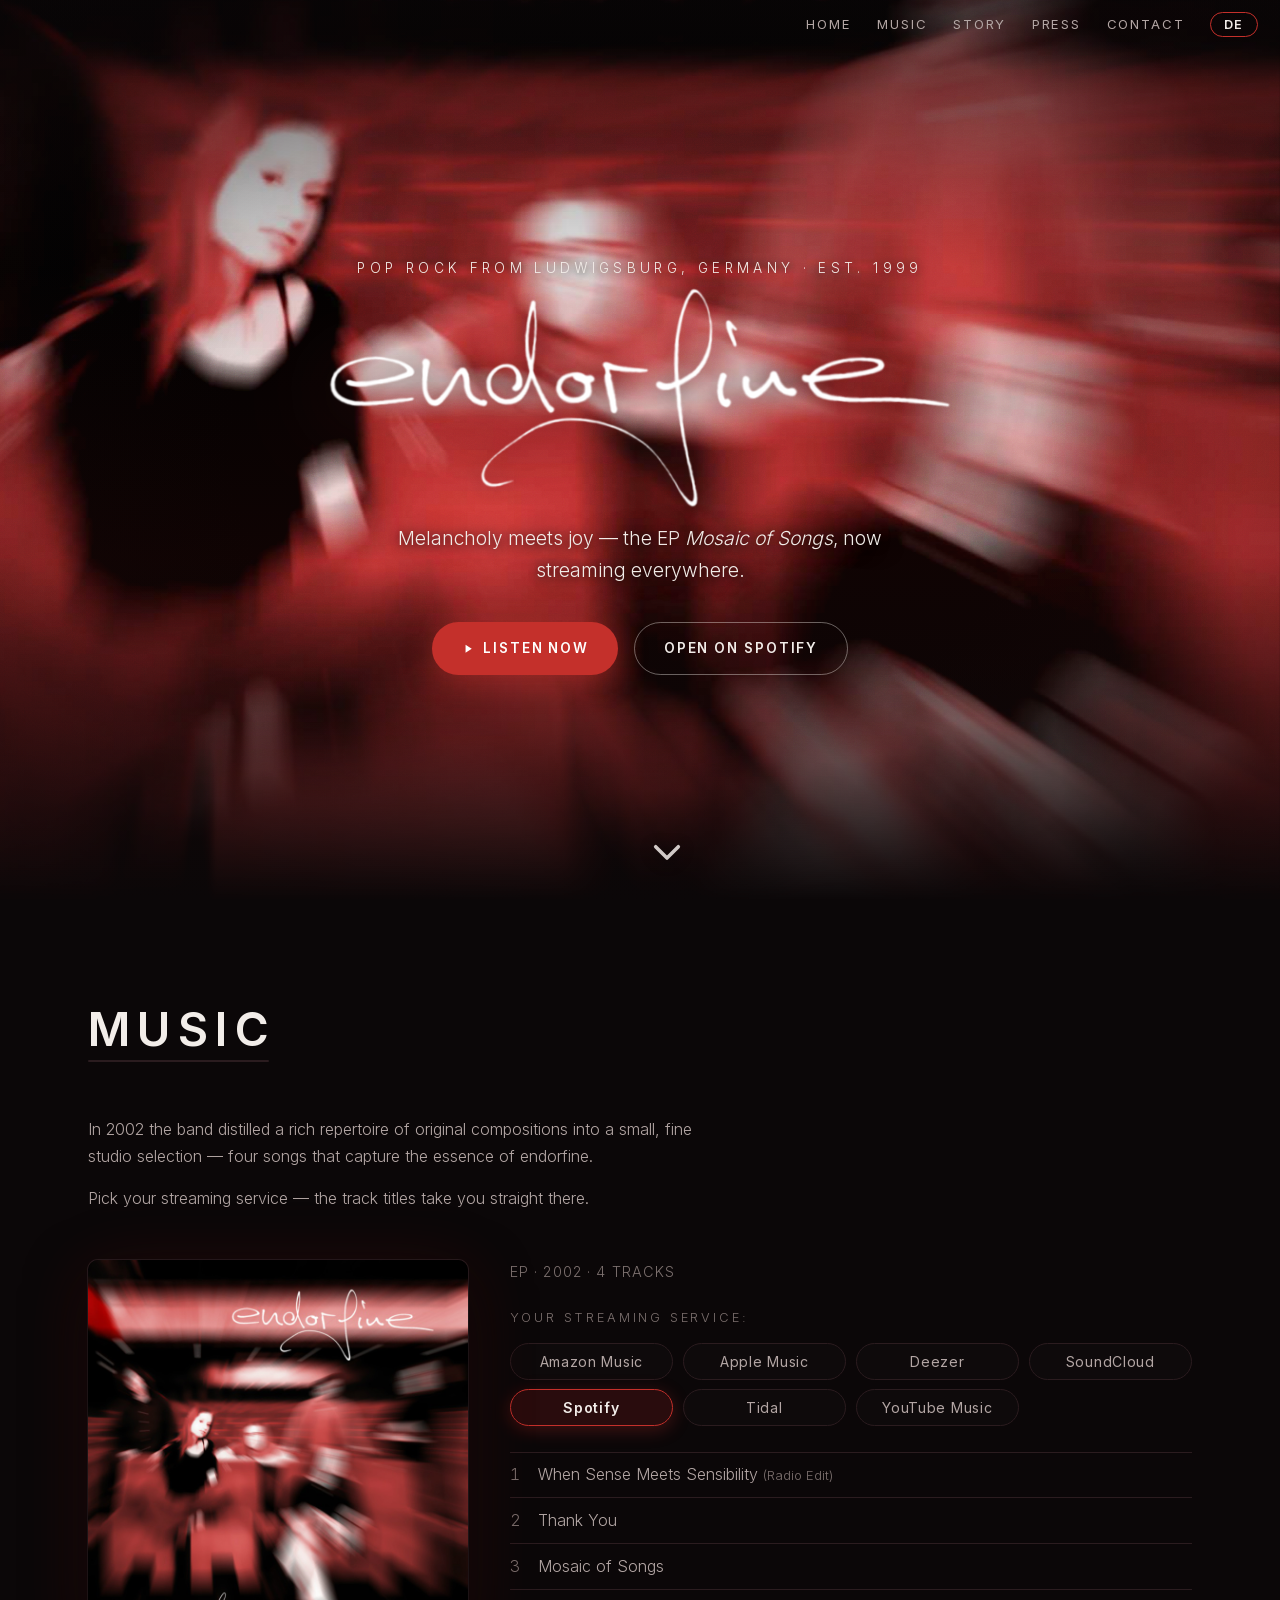
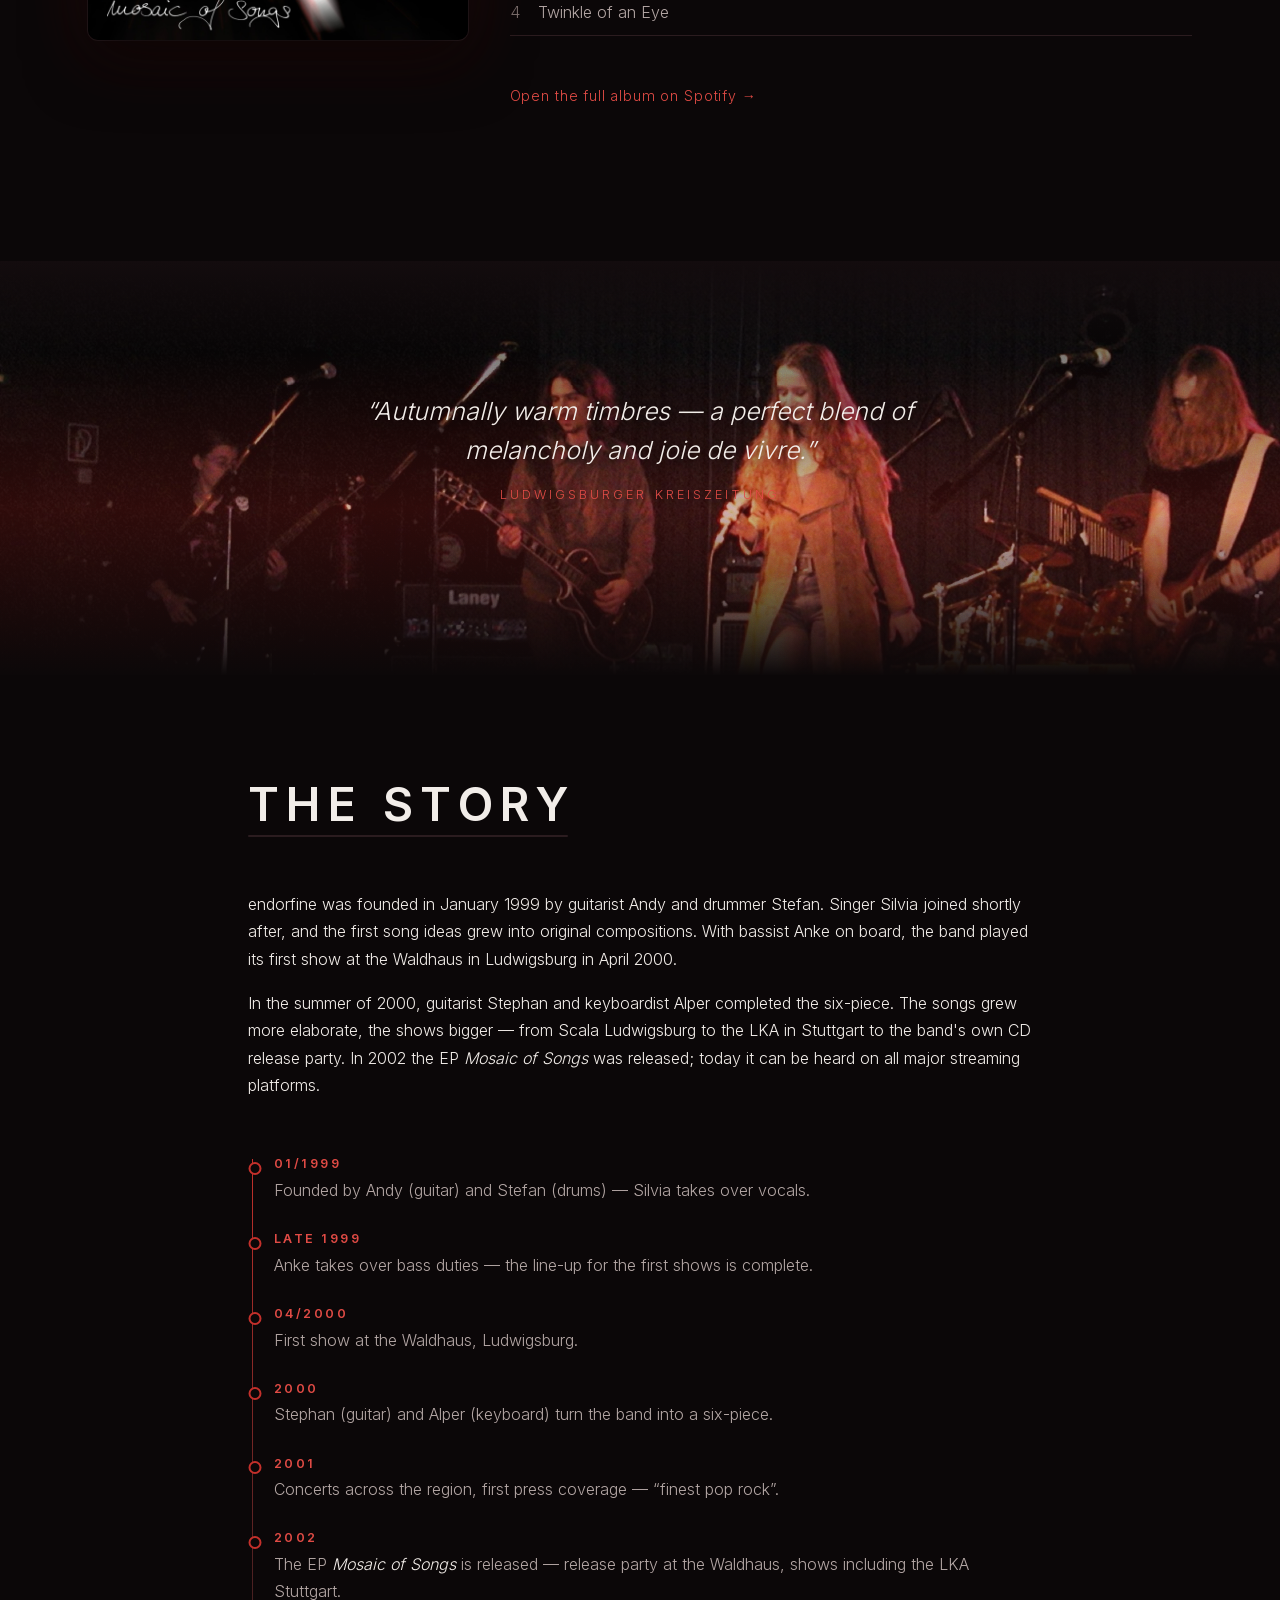
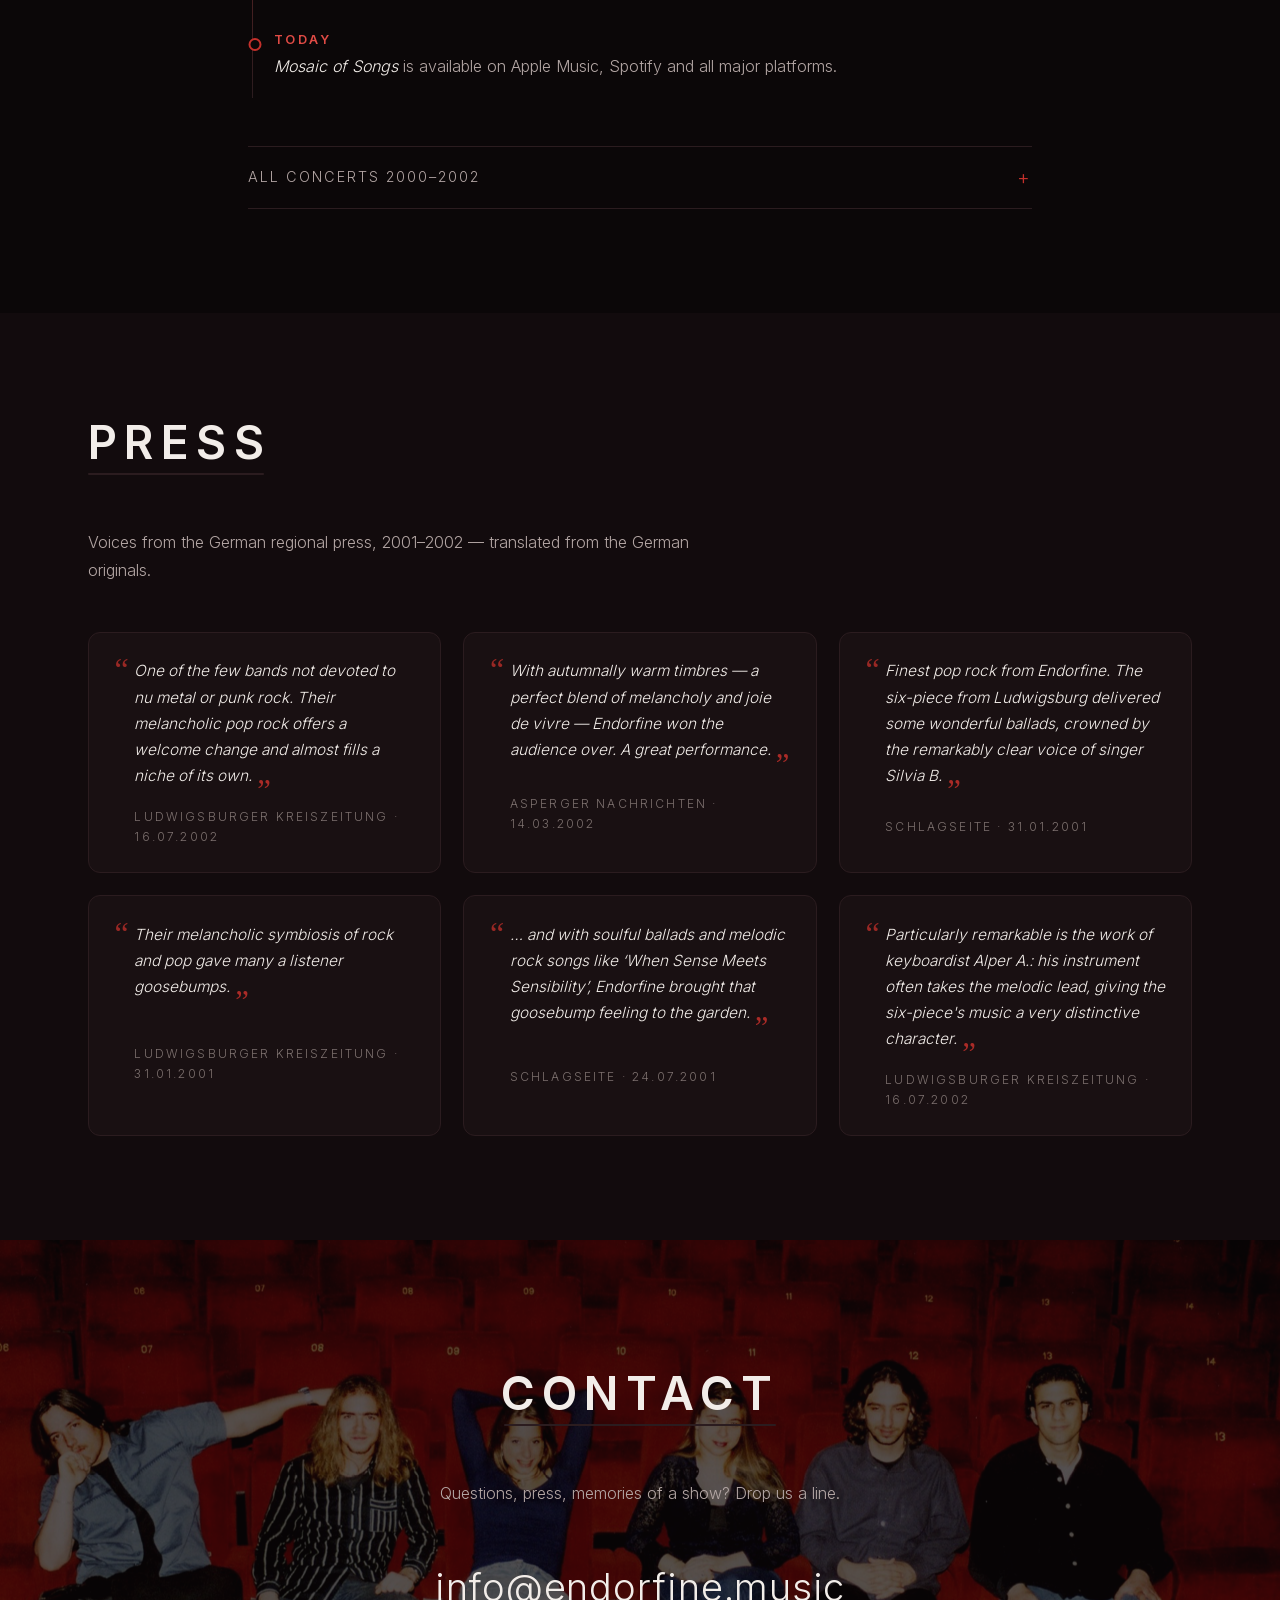
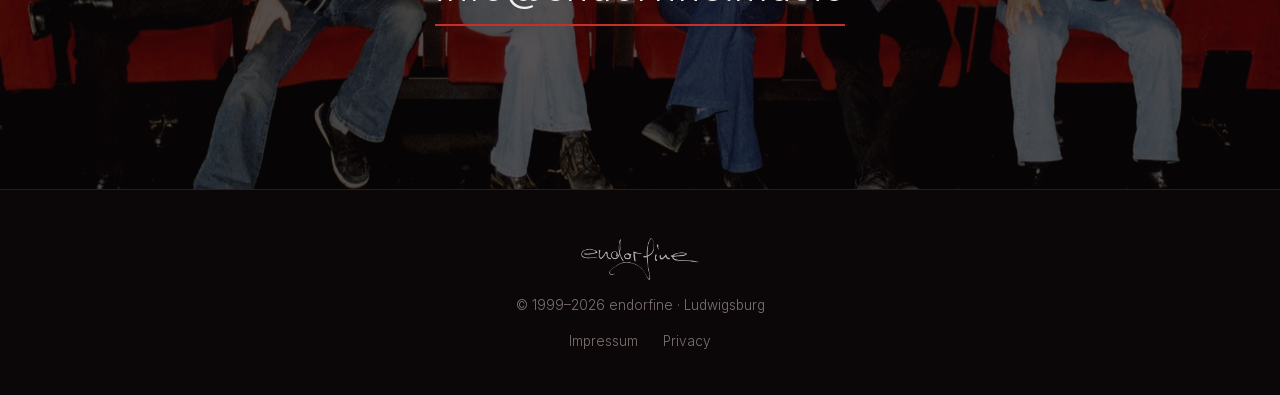
==== index.html @ 44da58b9 "Center Silvia more in the hero background Co-Authored-By: Claude Fable 5 <noreply@anthropic.com> Cla" ====
<!DOCTYPE html>
<html lang="de" data-lang="de">
<head>
  <meta charset="UTF-8">
  <meta name="viewport" content="width=device-width, initial-scale=1.0">
  <title>endorfine — Mosaic of Songs · Official Website</title>
  <meta name="description" content="endorfine — Poprock-Band aus Ludwigsburg, gegründet 1999. Die EP „Mosaic of Songs" jetzt auf Spotify, Apple Music und allen Streaming-Plattformen.">
  <link rel="canonical" href="https://endorfine.music/">
  <meta property="og:type" content="website">
  <meta property="og:title" content="endorfine — Mosaic of Songs">
  <meta property="og:description" content="Melancholischer Poprock aus Ludwigsburg. Jetzt auf allen Streaming-Plattformen.">
  <meta property="og:url" content="https://endorfine.music/">
  <meta property="og:image" content="https://endorfine.music/assets/img/cover.jpg">
  <meta name="theme-color" content="#0b0708">
  <link rel="icon" href="data:image/svg+xml,%3Csvg xmlns='http://www.w3.org/2000/svg' viewBox='0 0 64 64'%3E%3Crect width='64' height='64' rx='14' fill='%230b0708'/%3E%3Ccircle cx='32' cy='32' r='21' fill='none' stroke='%23c4302b' stroke-width='3'/%3E%3Ctext x='32' y='43' font-family='Georgia,serif' font-style='italic' font-size='34' fill='%23f2ede9' text-anchor='middle'%3Ee%3C/text%3E%3C/svg%3E">
  <link rel="stylesheet" href="css/style.css?v=20">
  <script type="application/ld+json">
  {
    "@context": "https://schema.org",
    "@type": "MusicGroup",
    "name": "Endorfine",
    "url": "https://endorfine.music/",
    "image": "https://endorfine.music/assets/img/cover.jpg",
    "genre": ["Pop Rock", "Melancholic Pop"],
    "foundingDate": "1999-01",
    "foundingLocation": { "@type": "Place", "name": "Ludwigsburg, Germany" },
    "email": "info@endorfine.music",
    "sameAs": [
      "https://open.spotify.com/artist/0eKpybklYKcPWMH3hmJPvS",
      "https://music.apple.com/de/album/1760308488",
      "https://music.youtube.com/playlist?list=OLAK5uy_nRvWJy2cDA9tz8B856mHMKkKHnALqNb88",
      "https://music.amazon.com/albums/B0DBR2V2N7",
      "https://tidal.com/album/378540836",
      "https://www.deezer.com/album/622931781",
      "https://soundcloud.com/endorfine-music"
    ],
    "album": {
      "@type": "MusicAlbum",
      "name": "Mosaic of Songs",
      "albumProductionType": "StudioAlbum",
      "albumReleaseType": "EPRelease",
      "image": "https://endorfine.music/assets/img/cover.jpg",
      "url": "https://open.spotify.com/album/18BYh9EEyXQy0uVqQ6r5eS",
      "byArtist": { "@type": "MusicGroup", "name": "Endorfine" },
      "track": [
        { "@type": "MusicRecording", "position": 1, "name": "When Sense Meets Sensibility (Radio Edit)" },
        { "@type": "MusicRecording", "position": 2, "name": "Thank You" },
        { "@type": "MusicRecording", "position": 3, "name": "Mosaic of Songs" },
        { "@type": "MusicRecording", "position": 4, "name": "Twinkle of an Eye" }
      ]
    }
  }
  </script>
</head>
<body>

<nav class="nav" id="nav">
  <a href="#top" class="nav-logo"><img src="assets/img/logo.png" alt="endorfine"></a>
  <button class="nav-burger" id="navBurger" aria-label="Menü" aria-expanded="false">
    <span></span><span></span><span></span>
  </button>
  <div class="nav-links" id="navLinks">
    <a href="#top"><span data-l="de">Start</span><span data-l="en">Home</span></a>
    <a href="#musik"><span data-l="de">Musik</span><span data-l="en">Music</span></a>
    <a href="#geschichte"><span data-l="de">Geschichte</span><span data-l="en">Story</span></a>
    <a href="#presse"><span data-l="de">Presse</span><span data-l="en">Press</span></a>
    <a href="#kontakt"><span data-l="de">Kontakt</span><span data-l="en">Contact</span></a>
    <button class="lang-toggle" id="langToggle" aria-label="Sprache wechseln / switch language">EN</button>
  </div>
</nav>

<!-- ============ HERO ============ -->
<header class="hero" id="top">
  <div class="hero-bg parallax" data-speed="0.35" style="background-image:url('assets/img/hero-cover.jpg')"></div>
  <div class="hero-grain"></div>
  <div class="hero-vignette"></div>
  <div class="hero-content">
    <p class="hero-kicker reveal">
      <span data-l="de">Poprock aus Ludwigsburg · seit 1999</span>
      <span data-l="en">Pop rock from Ludwigsburg, Germany · est. 1999</span>
    </p>
    <h1 class="hero-logo reveal"><img src="assets/img/logo.png" alt="endorfine" width="1595" height="563"></h1>
    <p class="hero-tag reveal">
      <span data-l="de">Melancholie und Lebensfreude — die EP <em>Mosaic&nbsp;of&nbsp;Songs</em> jetzt überall im Stream.</span>
      <span data-l="en">Melancholy meets joy — the EP <em>Mosaic&nbsp;of&nbsp;Songs</em>, now streaming everywhere.</span>
    </p>
    <div class="hero-cta reveal">
      <a class="btn btn-primary" href="#musik">
        <svg viewBox="0 0 24 24" aria-hidden="true"><path d="M8 5v14l11-7z" fill="currentColor"/></svg>
        <span data-l="de">Jetzt anhören</span><span data-l="en">Listen now</span>
      </a>
      <a class="btn btn-ghost" id="heroPlatform" href="https://listen.music-hub.com/MazClq" target="_blank" rel="noopener">
        <span data-l="de">Auf <span class="hp-name">…</span> öffnen</span><span data-l="en">Open on <span class="hp-name">…</span></span>
      </a>
    </div>
  </div>
</header>

<main>

<!-- ============ MUSIK ============ -->
<section class="section" id="musik">
  <div class="wrap">
    <h2 class="sec-title reveal"><span data-l="de">Musik</span><span data-l="en">Music</span></h2>
    <p class="sec-sub sec-sub-lead reveal">
      <span data-l="de">Aus einem prall gefüllten Repertoire eigener Kompositionen destillierte die Band 2002 eine kleine, feine Studio-Auswahl — vier Songs, die endorfine auf den Punkt bringen.</span>
      <span data-l="en">In 2002 the band distilled a rich repertoire of original compositions into a small, fine studio selection — four songs that capture the essence of endorfine.</span>
    </p>
    <p class="sec-sub reveal">
      <span data-l="de">Wähl deinen Streaming-Dienst — die Songtitel führen dich direkt dorthin.</span>
      <span data-l="en">Pick your streaming service — the track titles take you straight there.</span>
    </p>

    <div class="album reveal">
      <div class="album-cover">
        <img src="assets/img/cover.jpg" alt="endorfine — Mosaic of Songs (Cover)" width="800" height="800" loading="lazy">
      </div>
      <div class="album-info">
        <div class="album-head">
          <p class="album-meta">EP · 2002 · <span data-l="de">4 Titel</span><span data-l="en">4 tracks</span></p>
        </div>
        <p class="platforms-label">
          <span data-l="de">Dein Streaming-Dienst:</span>
          <span data-l="en">Your streaming service:</span>
        </p>
        <div class="platform-grid" id="platformGrid">
          <button class="platform" data-p="amazon">Amazon&nbsp;Music</button>
          <button class="platform" data-p="apple">Apple&nbsp;Music</button>
          <button class="platform" data-p="deezer">Deezer</button>
          <button class="platform" data-p="soundcloud">SoundCloud</button>
          <button class="platform" data-p="spotify">Spotify</button>
          <button class="platform" data-p="tidal">Tidal</button>
          <button class="platform" data-p="youtube">YouTube&nbsp;Music</button>
        </div>
        <ol class="album-tracks" id="albumTracks">
          <li><a class="track-link" data-t="0" href="https://listen.music-hub.com/MazClq" target="_blank" rel="noopener">When Sense Meets Sensibility <small>(Radio Edit)</small></a></li>
          <li><a class="track-link" data-t="1" href="https://listen.music-hub.com/MazClq" target="_blank" rel="noopener">Thank You</a></li>
          <li><a class="track-link" data-t="2" href="https://listen.music-hub.com/MazClq" target="_blank" rel="noopener">Mosaic of Songs</a></li>
          <li><a class="track-link" data-t="3" href="https://listen.music-hub.com/MazClq" target="_blank" rel="noopener">Twinkle of an Eye</a></li>
        </ol>
        <a class="album-open" id="albumOpen" href="https://listen.music-hub.com/MazClq" target="_blank" rel="noopener">
          <span data-l="de">Ganzes Album öffnen auf</span><span data-l="en">Open the full album on</span>&nbsp;<span id="albumOpenName">…</span> →
        </a>
      </div>
    </div>
  </div>
</section>

<!-- ============ PARALLAX DIVIDER (rotierende Zitate) ============ -->
<div class="divider">
  <div class="divider-bg parallax" data-speed="0.25" style="background-image:url('assets/img/stage.jpg')"></div>
  <blockquote class="divider-quote reveal">
    <span class="dq">
      <span data-l="de">„Herbstlich-warme Klangfarben — eine gelungene Mischung aus Melancholie und Lebensfreude."</span>
      <span data-l="en">“Autumnally warm timbres — a perfect blend of melancholy and joie de vivre.”</span>
      <cite>Ludwigsburger Kreiszeitung</cite>
    </span>
    <span class="dq">
      <span data-l="de">„Ihre melancholische Symbiose aus Rock und Pop hinterließ bei so manchem Zuhörer eine Gänsehaut."</span>
      <span data-l="en">“Their melancholic symbiosis of rock and pop gave many a listener goosebumps.”</span>
      <cite>Ludwigsburger Kreiszeitung</cite>
    </span>
    <span class="dq">
      <span data-l="de">„Ihr melancholischer Poprock bietet eine willkommene Abwechslung und füllt fast schon eine eigene Nische."</span>
      <span data-l="en">“Their melancholic pop rock offers a welcome change and almost fills a niche of its own.”</span>
      <cite>Ludwigsburger Kreiszeitung</cite>
    </span>
    <span class="dq">
      <span data-l="de">„… und Endorfine brachten mit gefühlvollen Balladen und melodischen Rocksongs Gänsehaut-Feeling in den Garten."</span>
      <span data-l="en">“… and with soulful ballads and melodic rock songs, Endorfine brought that goosebump feeling to the garden.”</span>
      <cite>Schlagseite</cite>
    </span>
  </blockquote>
</div>

<!-- ============ GESCHICHTE ============ -->
<section class="section" id="geschichte">
  <div class="wrap wrap-narrow">
    <h2 class="sec-title reveal"><span data-l="de">Geschichte</span><span data-l="en">The Story</span></h2>
    <div class="bio reveal">
      <p>
        <span data-l="de">Gegründet wurde endorfine im Januar 1999 von Gitarrist Andy und Schlagzeuger Stefan. Kurze Zeit später stieß Sängerin Silvia dazu, und aus ersten Song-Ideen wurden eigene Kompositionen. Mit Bassistin Anke spielte sich die Band im April 2000 beim ersten Auftritt im Ludwigsburger Waldhaus warm.</span>
        <span data-l="en">endorfine was founded in January 1999 by guitarist Andy and drummer Stefan. Singer Silvia joined shortly after, and the first song ideas grew into original compositions. With bassist Anke on board, the band played its first show at the Waldhaus in Ludwigsburg in April 2000.</span>
      </p>
      <p>
        <span data-l="de">Im Sommer 2000 komplettierten Gitarrist Stephan und Keyboarder Alper das Sextett. Die Songs wurden aufwendiger, die Auftritte größer — vom Scala Ludwigsburg über das LKA Stuttgart bis zur eigenen CD-Release-Party. 2002 erschien die EP <em>Mosaic of Songs</em>, die heute auf allen großen Streaming-Plattformen zu hören ist.</span>
        <span data-l="en">In the summer of 2000, guitarist Stephan and keyboardist Alper completed the six-piece. The songs grew more elaborate, the shows bigger — from Scala Ludwigsburg to the LKA in Stuttgart to the band's own CD release party. In 2002 the EP <em>Mosaic of Songs</em> was released; today it can be heard on all major streaming platforms.</span>
      </p>
    </div>

    <ol class="timeline">
      <li class="reveal">
        <span class="tl-date">01/1999</span>
        <div class="tl-body">
          <span data-l="de">Gründung durch Andy (Gitarre) und Stefan (Drums) — Silvia übernimmt den Gesang.</span>
          <span data-l="en">Founded by Andy (guitar) and Stefan (drums) — Silvia takes over vocals.</span>
        </div>
      </li>
      <li class="reveal">
        <span class="tl-date"><span data-l="de">Ende 1999</span><span data-l="en">Late 1999</span></span>
        <div class="tl-body">
          <span data-l="de">Anke übernimmt den Bass — die Besetzung für die ersten Auftritte steht.</span>
          <span data-l="en">Anke takes over bass duties — the line-up for the first shows is complete.</span>
        </div>
      </li>
      <li class="reveal">
        <span class="tl-date">04/2000</span>
        <div class="tl-body">
          <span data-l="de">Erster Auftritt im Waldhaus, Ludwigsburg.</span>
          <span data-l="en">First show at the Waldhaus, Ludwigsburg.</span>
        </div>
      </li>
      <li class="reveal">
        <span class="tl-date">2000</span>
        <div class="tl-body">
          <span data-l="de">Stephan (Gitarre) und Alper (Keyboard) machen die Band zum Sextett.</span>
          <span data-l="en">Stephan (guitar) and Alper (keyboard) turn the band into a six-piece.</span>
        </div>
      </li>
      <li class="reveal">
        <span class="tl-date">2001</span>
        <div class="tl-body">
          <span data-l="de">Konzerte in der ganzen Region, erste Pressestimmen — „feinster Poprock".</span>
          <span data-l="en">Concerts across the region, first press coverage — “finest pop rock”.</span>
        </div>
      </li>
      <li class="reveal">
        <span class="tl-date">2002</span>
        <div class="tl-body">
          <span data-l="de">Die EP <em>Mosaic of Songs</em> erscheint — Release-Party im Waldhaus, Auftritte u.&nbsp;a. im LKA Stuttgart.</span>
          <span data-l="en">The EP <em>Mosaic of Songs</em> is released — release party at the Waldhaus, shows including the LKA Stuttgart.</span>
        </div>
      </li>
      <li class="reveal">
        <span class="tl-date"><span data-l="de">Heute</span><span data-l="en">Today</span></span>
        <div class="tl-body">
          <span data-l="de"><em>Mosaic of Songs</em> ist auf Apple Music, Spotify und allen großen Plattformen verfügbar.</span>
          <span data-l="en"><em>Mosaic of Songs</em> is available on Apple Music, Spotify and all major platforms.</span>
        </div>
      </li>
    </ol>

    <details class="gigs reveal">
      <summary>
        <span data-l="de">Alle Konzerte 2000–2002</span>
        <span data-l="en">All concerts 2000–2002</span>
      </summary>
      <table>
        <tbody>
          <tr><td>26.07.2002</td><td>Die Halle, Reichenbach</td><td data-l="de">Konzert mit weiteren Bands</td><td data-l="en">Concert with other bands</td></tr>
          <tr><td>15.07.2002</td><td>Waldhaus, Ludwigsburg</td><td data-l="de">CD-Release-Party mit Tosh</td><td data-l="en">CD release party with Tosh</td></tr>
          <tr><td>14.07.2002</td><td>Waldhaus, Ludwigsburg</td><td data-l="de">Sunday Morning Festival</td><td data-l="en">Sunday Morning Festival</td></tr>
          <tr><td>13.07.2002</td><td>Kreuzkirche, Ludwigsburg</td><td data-l="de">Rock an der Kreuzkirche</td><td data-l="en">Rock at the Kreuzkirche</td></tr>
          <tr><td>12.07.2002</td><td>LKA, Stuttgart</td><td data-l="de">Youngsterball mit drei weiteren Bands</td><td data-l="en">Youngsterball with three other bands</td></tr>
          <tr><td>29.06.2002</td><td>Phönix Pub, Lauffen</td><td data-l="de">Konzert mit Tosh</td><td data-l="en">Concert with Tosh</td></tr>
          <tr><td>24.05.2002</td><td>Jugendforum, Möglingen</td><td data-l="de">Konzert mit Tosh</td><td data-l="en">Concert with Tosh</td></tr>
          <tr><td>09.05.2002</td><td>Michaelsberg, Cleebronn</td><td data-l="de">20. BDKJ-Musikfestival</td><td data-l="en">20th BDKJ music festival</td></tr>
          <tr><td>08.03.2002</td><td>Stadthalle, Asperg</td><td data-l="de">Jugend Live Event</td><td data-l="en">Youth live event</td></tr>
          <tr><td>14.12.2001</td><td>Scala, Ludwigsburg</td><td data-l="de">Jugendfestival</td><td data-l="en">Youth festival</td></tr>
          <tr><td>21.07.2001</td><td>Jugendcafé BarRock, Ludwigsburg</td><td data-l="de">Hügelfestival mit neun weiteren Bands</td><td data-l="en">Hügelfestival with nine other bands</td></tr>
          <tr><td>21.07.2001</td><td>Goethe-Gymnasium, Ludwigsburg</td><td data-l="de">Projekttage</td><td data-l="en">School project days</td></tr>
          <tr><td>30.06.2001</td><td>Jugendhaus im Buch, Bietigheim</td><td data-l="de">Privatparty</td><td data-l="en">Private party</td></tr>
          <tr><td>23.02.2001</td><td>Jugendforum, Möglingen</td><td data-l="de">Mit Ungemein und Frame 5</td><td data-l="en">With Ungemein and Frame 5</td></tr>
          <tr><td>26.01.2001</td><td>Jugendcafé BarRock, Ludwigsburg</td><td data-l="de">Mit Ungemein, New Average und Stardog</td><td data-l="en">With Ungemein, New Average and Stardog</td></tr>
          <tr><td>10.04.2000</td><td>Waldhaus, Ludwigsburg</td><td data-l="de">Erster Auftritt</td><td data-l="en">First show</td></tr>
        </tbody>
      </table>
    </details>
  </div>
</section>

<!-- ============ PRESSE ============ -->
<section class="section section-alt" id="presse">
  <div class="wrap">
    <h2 class="sec-title reveal"><span data-l="de">Presse</span><span data-l="en">Press</span></h2>
    <p class="sec-sub reveal">
      <span data-l="de">Stimmen aus der Regionalpresse, 2001–2002.</span>
      <span data-l="en">Voices from the German regional press, 2001–2002 — translated from the German originals.</span>
    </p>
    <div class="quotes">
      <blockquote class="quote reveal">
        <p>
          <span data-l="de">Eine der wenigen Musikgruppen, die sich nicht dem New Metal oder Punk Rock verschrieben haben. Ihr melancholischer Poprock bietet eine willkommene Abwechslung und füllt fast schon eine eigene Nische.</span>
          <span data-l="en">One of the few bands not devoted to nu metal or punk rock. Their melancholic pop rock offers a welcome change and almost fills a niche of its own.</span>
        </p>
        <cite>Ludwigsburger Kreiszeitung · 16.07.2002</cite>
      </blockquote>
      <blockquote class="quote reveal">
        <p>
          <span data-l="de">Mit herbstlich warmen Klangfarben — einer gelungenen Mischung aus Melancholie und Lebensfreude — konnte Endorfine das Publikum für sich gewinnen. Eine tolle Darbietung.</span>
          <span data-l="en">With autumnally warm timbres — a perfect blend of melancholy and joie de vivre — Endorfine won the audience over. A great performance.</span>
        </p>
        <cite>Asperger Nachrichten · 14.03.2002</cite>
      </blockquote>
      <blockquote class="quote reveal">
        <p>
          <span data-l="de">Feinsten Poprock gab es von Endorfine auf die Ohren. Das Sextett aus Ludwigsburg bot einige wunderbare Balladen, bei denen die ungewöhnlich klare Stimme von Sängerin Silvia B. herausragte.</span>
          <span data-l="en">Finest pop rock from Endorfine. The six-piece from Ludwigsburg delivered some wonderful ballads, crowned by the remarkably clear voice of singer Silvia B.</span>
        </p>
        <cite>Schlagseite · 31.01.2001</cite>
      </blockquote>
      <blockquote class="quote reveal">
        <p>
          <span data-l="de">Ihre melancholische Symbiose aus Rock und Pop hinterließ bei so manchem Zuhörer eine Gänsehaut.</span>
          <span data-l="en">Their melancholic symbiosis of rock and pop gave many a listener goosebumps.</span>
        </p>
        <cite>Ludwigsburger Kreiszeitung · 31.01.2001</cite>
      </blockquote>
      <blockquote class="quote reveal">
        <p>
          <span data-l="de">… und Endorfine brachten mit gefühlvollen Balladen und melodischen Rocksongs wie ‚When Sense Meets Sensibility' Gänsehaut-Feeling in den Garten.</span>
          <span data-l="en">… and with soulful ballads and melodic rock songs like ‘When Sense Meets Sensibility’, Endorfine brought that goosebump feeling to the garden.</span>
        </p>
        <cite>Schlagseite · 24.07.2001</cite>
      </blockquote>
      <blockquote class="quote reveal">
        <p>
          <span data-l="de">Besonders bemerkenswert ist die Arbeit von Keyboarder Alper A.: Sein Instrument übernimmt oft die Melodieführung und verpasst der Musik des Sextetts eine sehr eigene Note.</span>
          <span data-l="en">Particularly remarkable is the work of keyboardist Alper A.: his instrument often takes the melodic lead, giving the six-piece's music a very distinctive character.</span>
        </p>
        <cite>Ludwigsburger Kreiszeitung · 16.07.2002</cite>
      </blockquote>
    </div>
  </div>
</section>

<!-- ============ KONTAKT ============ -->
<section class="section section-contact" id="kontakt">
  <div class="contact-bg parallax" data-speed="0.2" style="background-image:url('assets/img/contact.jpg')"></div>
  <div class="wrap wrap-narrow">
    <h2 class="sec-title reveal"><span data-l="de">Kontakt</span><span data-l="en">Contact</span></h2>
    <p class="sec-sub reveal">
      <span data-l="de">Fragen, Presse, Erinnerungen an ein Konzert? Schreib uns.</span>
      <span data-l="en">Questions, press, memories of a show? Drop us a line.</span>
    </p>
    <a class="contact-mail reveal" href="mailto:info@endorfine.music">info@endorfine.music</a>
  </div>
</section>

</main>

<footer class="footer">
  <a class="footer-logo" href="#top"><img src="assets/img/logo.png" alt="endorfine"></a>
  <p>© 1999–<span id="year">2026</span> endorfine · Ludwigsburg</p>
  <nav>
    <a href="impressum.html">Impressum</a>
    <a href="datenschutz.html"><span data-l="de">Datenschutz</span><span data-l="en">Privacy</span></a>
  </nav>
</footer>

<button class="scroll-indicator" id="scrollIndicator" aria-label="Weiter scrollen / scroll down">
  <svg viewBox="0 0 24 24" aria-hidden="true"><path d="M4 9l8 8 8-8" fill="none" stroke="currentColor" stroke-width="2.5" stroke-linecap="round" stroke-linejoin="round"/></svg>
</button>

<script src="js/main.js?v=20"></script>
</body>
</html>
---- css/style.css ----
/* ============================================================
   endorfine.music — dark/red, based on the "Mosaic of Songs" artwork
   ============================================================ */

/* Platzhalter für den künftigen Silvia-Handschrift-Font:
   @font-face { font-family: 'Silvia'; src: url('../assets/fonts/silvia.woff2') format('woff2'); }
   und unten --script auf 'Silvia' stellen. Bis dahin: Handschrift nur als
   Original-Grafiken (logo.png, mosaic-script.png), Überschriften in Inter. */
@font-face {
  font-family: 'Inter';
  src: url('../assets/fonts/inter-300.woff2') format('woff2');
  font-weight: 300;
  font-display: swap;
}
@font-face {
  font-family: 'Inter';
  src: url('../assets/fonts/inter-400.woff2') format('woff2');
  font-weight: 400;
  font-display: swap;
}
@font-face {
  font-family: 'Inter';
  src: url('../assets/fonts/inter-600.woff2') format('woff2');
  font-weight: 600;
  font-display: swap;
}

:root {
  --bg: #0b0708;
  --bg-alt: #120b0d;
  --panel: #191012;
  --line: #2b1c1f;
  --red: #c4302b;
  --red-bright: #e04b45;
  --red-deep: #7e1d1a;
  --text: #f2ede9;
  --muted: #b3a6a4;
  --faint: #7d716f;
  --script: cursive; /* wird der Silvia-Font, sobald er existiert */
  --sans: 'Inter', -apple-system, BlinkMacSystemFont, 'Segoe UI', sans-serif;
}

* { margin: 0; padding: 0; box-sizing: border-box; }

html {
  scroll-behavior: smooth;
  overflow-x: hidden;
}

body {
  font-family: var(--sans);
  font-weight: 300;
  background: var(--bg);
  color: var(--text);
  line-height: 1.7;
  -webkit-font-smoothing: antialiased;
  overflow-x: clip;
  width: 100%;
}

img { max-width: 100%; height: auto; display: block; }
a { color: inherit; }

/* Language toggle: html[data-lang] decides which spans show */
[data-l] { display: none; }
html[data-lang="de"] [data-l="de"] { display: inline; }
html[data-lang="en"] [data-l="en"] { display: inline; }
html[data-lang="de"] td[data-l="de"],
html[data-lang="en"] td[data-l="en"] { display: table-cell; }

/* ---------- Nav ---------- */
.nav {
  position: fixed;
  top: 0; left: 0; right: 0;
  z-index: 100;
  display: flex;
  align-items: center;
  justify-content: space-between;
  padding: 0.6rem 1.4rem;
  transition: background 0.4s, box-shadow 0.4s;
}
.nav.scrolled {
  background: rgba(11, 7, 8, 0.88);
  backdrop-filter: blur(12px);
  -webkit-backdrop-filter: blur(12px);
  box-shadow: 0 1px 0 rgba(196, 48, 43, 0.25);
}
.nav-logo {
  display: flex;
  align-items: center;
}
.nav-logo img {
  height: 30px;
  width: auto;
  filter: drop-shadow(0 0 8px rgba(0, 0, 0, 0.6));
}
.nav-links {
  display: flex;
  align-items: center;
  gap: 1.6rem;
}
.nav-links a {
  text-decoration: none;
  font-size: 0.82rem;
  font-weight: 400;
  letter-spacing: 0.14em;
  text-transform: uppercase;
  color: var(--muted);
  transition: color 0.25s;
}
.nav-links a:hover { color: var(--red-bright); }
.lang-toggle {
  font-family: var(--sans);
  font-size: 0.78rem;
  font-weight: 600;
  letter-spacing: 0.12em;
  color: var(--text);
  background: none;
  border: 1px solid var(--red);
  border-radius: 999px;
  padding: 0.25rem 0.8rem;
  cursor: pointer;
  transition: background 0.25s, color 0.25s;
}
.lang-toggle:hover { background: var(--red); }
.nav-burger {
  display: none;
  flex-direction: column;
  gap: 5px;
  background: none;
  border: none;
  cursor: pointer;
  padding: 8px;
  z-index: 102;
}
.nav-burger span {
  width: 24px; height: 2px;
  background: var(--text);
  transition: transform 0.3s, opacity 0.3s;
}

/* ---------- Hero ---------- */
.hero {
  position: relative;
  min-height: 100svh;
  display: flex;
  align-items: center;
  justify-content: center;
  text-align: center;
  overflow: hidden;
}
.hero-bg {
  position: absolute;
  inset: -18% 0;
  background-size: cover;
  /* Fokus auf Silvia (scharf gestellt im Cover-Artwork) */
  background-position: 42% 36%;
  filter: saturate(1.15) contrast(1.05);
  will-change: transform;
}
.hero-vignette {
  position: absolute;
  inset: 0;
  background:
    linear-gradient(180deg, rgba(11,7,8,0.55) 0%, rgba(11,7,8,0.12) 30%, rgba(126,29,26,0.12) 62%, var(--bg) 100%),
    radial-gradient(ellipse at center, transparent 45%, rgba(11,7,8,0.45) 100%);
}
.hero-grain, .divider::after {
  position: absolute;
  inset: 0;
  opacity: 0.5;
  mix-blend-mode: overlay;
  pointer-events: none;
  background-image: url("data:image/svg+xml,%3Csvg xmlns='http://www.w3.org/2000/svg' width='140' height='140'%3E%3Cfilter id='n'%3E%3CfeTurbulence type='fractalNoise' baseFrequency='0.9' numOctaves='2'/%3E%3C/filter%3E%3Crect width='140' height='140' filter='url(%23n)' opacity='0.35'/%3E%3C/svg%3E");
}
.hero-content {
  position: relative;
  z-index: 2;
  padding: 6rem 1.5rem 4rem;
  max-width: 46rem;
}
.hero-kicker {
  font-size: 0.85rem;
  letter-spacing: 0.32em;
  text-transform: uppercase;
  color: var(--text);
  margin-bottom: 0.6rem;
  text-shadow: 0 1px 10px rgba(0, 0, 0, 0.9), 0 0 26px rgba(0, 0, 0, 0.7);
}
.hero-logo {
  margin: 0.4rem auto 0;
}
.hero-logo img {
  width: min(620px, 86vw);
  height: auto;
  margin: 0 auto;
  transform: rotate(-2deg);
  filter: drop-shadow(0 6px 40px rgba(196, 48, 43, 0.65)) drop-shadow(0 2px 12px rgba(0, 0, 0, 0.7));
}
.hero-tag {
  font-size: clamp(1rem, 2.4vw, 1.2rem);
  color: var(--text);
  max-width: 34rem;
  margin: 0.8rem auto 2.2rem;
  text-shadow: 0 1px 10px rgba(0, 0, 0, 0.9), 0 0 26px rgba(0, 0, 0, 0.7);
}
.hero-tag em { color: var(--text); font-style: italic; }
.hero-cta {
  display: flex;
  gap: 1rem;
  justify-content: center;
  flex-wrap: wrap;
}
.btn {
  display: inline-flex;
  align-items: center;
  gap: 0.55rem;
  font-size: 0.85rem;
  font-weight: 600;
  letter-spacing: 0.14em;
  text-transform: uppercase;
  text-decoration: none;
  padding: 0.85rem 1.8rem;
  border-radius: 999px;
  transition: transform 0.25s, background 0.25s, box-shadow 0.25s, border-color 0.25s;
}
.btn svg { width: 1em; height: 1em; }
.btn-primary {
  background: var(--red);
  color: #fff;
  box-shadow: 0 6px 30px rgba(196, 48, 43, 0.45);
}
.btn-primary:hover {
  background: var(--red-bright);
  transform: translateY(-2px);
  box-shadow: 0 10px 38px rgba(224, 75, 69, 0.5);
}
.btn-ghost {
  border: 1px solid rgba(242, 237, 233, 0.4);
  color: var(--text);
}
.btn-ghost:hover {
  border-color: var(--red-bright);
  color: var(--red-bright);
  transform: translateY(-2px);
}

/* Seitenweiter "mehr Inhalt"-Indikator: bleibt sichtbar, solange noch
   Inhalt unterhalb folgt, verschwindet erst am tatsächlichen
   Seitenende (wie das Scroll-Ende-Verhalten im Claude-Chat). */
.scroll-indicator {
  position: fixed;
  bottom: 1.4rem;
  left: 50%;
  z-index: 60;
  display: flex;
  border: none;
  background: none;
  padding: 0.6rem;
  margin: 0;
  cursor: pointer;
  color: var(--text);
  opacity: 0.85;
  filter: drop-shadow(0 2px 8px rgba(0, 0, 0, 0.8));
  animation: heroBob 2.2s ease-in-out infinite;
  transition: opacity 0.4s;
}
.scroll-indicator svg { width: 34px; height: 34px; display: block; }
.scroll-indicator.at-bottom { opacity: 0; pointer-events: none; }
@keyframes heroBob {
  0%, 100% { transform: translate(-50%, 0); }
  50% { transform: translate(-50%, 9px); }
}

/* ---------- Sections ---------- */
.section { position: relative; padding: 6.5rem 0; }
.section-alt { background: var(--bg-alt); }
.wrap {
  max-width: 72rem;
  margin: 0 auto;
  padding: 0 1.5rem;
}
.wrap-narrow { max-width: 52rem; }
.sec-title {
  display: inline-block;
  font-weight: 600;
  font-size: clamp(1.9rem, 4.5vw, 2.9rem);
  line-height: 1.1;
  letter-spacing: 0.16em;
  text-transform: uppercase;
  color: var(--text);
  /* Linie klebt am Wort, danach großzügiger Abstand zum Inhalt
     (gleiches Maß wie zwischen Bio-Ende und Timeline) */
  margin-bottom: 3.4rem;
}
/* Rote Linie unterm Titel = Scroll-Fortschritt durch die Sektion
   (JS setzt --p auf 0–100). Länge = Wortbreite, daher füllt sie sich
   bei längeren Titeln entsprechend schneller. */
.sec-title::after {
  content: "";
  display: block;
  /* 0.16em Ausgleich: letter-spacing hängt hinter dem letzten Buchstaben nach */
  width: calc(100% - 0.16em);
  height: 2px;
  margin-top: 0.3rem;
  border-radius: 999px;
  background: linear-gradient(90deg,
    var(--red) calc(var(--p, 38) * 1%),
    var(--line) calc(var(--p, 38) * 1%));
}
.sec-sub {
  color: var(--muted);
  max-width: 38rem;
  margin-bottom: 3rem;
}
.sec-sub-lead { margin-bottom: 0.9rem; }

/* ---------- Album / Player ---------- */
.album {
  display: grid;
  grid-template-columns: minmax(240px, 380px) 1fr;
  gap: 2.6rem;
  align-items: start;
  margin-bottom: 3rem;
}
.album-cover {
  position: relative;
  border-radius: 10px;
  overflow: hidden;
  box-shadow: 0 22px 60px rgba(0, 0, 0, 0.65), 0 0 0 1px var(--line), 0 10px 70px rgba(196, 48, 43, 0.18);
}
.album-cover img { transition: transform 0.6s ease; }
.album-cover:hover img { transform: scale(1.03); }
.album-meta {
  color: var(--faint);
  font-size: 0.9rem;
  letter-spacing: 0.08em;
  text-transform: uppercase;
  margin-bottom: 1.4rem;
}
/* ---------- Album track names ---------- */
.album-tracks {
  list-style: none;
  counter-reset: track;
  margin-bottom: 2rem;
}
.album-tracks {
  margin-top: 1.6rem;
}
.album-tracks li {
  counter-increment: track;
  border-top: 1px solid var(--line);
  color: var(--muted);
  display: flex;
  align-items: baseline;
}
.album-tracks li::before { padding-top: 0.55rem; }
.album-tracks .track-link { flex: 1; }
.track-link {
  display: block;
  padding: 0.55rem 0.2rem;
  text-decoration: none;
  color: var(--muted);
  transition: color 0.2s, background 0.2s;
  border-radius: 6px;
}
.track-link::after {
  content: " ↗";
  color: var(--red);
  opacity: 0;
  transition: opacity 0.2s;
}
.track-link:hover {
  color: var(--text);
  background: rgba(196, 48, 43, 0.08);
}
.track-link:hover::after { opacity: 1; }
.album-open {
  display: inline-block;
  margin-top: 1rem;
  font-size: 0.88rem;
  letter-spacing: 0.06em;
  text-decoration: none;
  color: var(--red-bright);
  transition: color 0.2s;
}
.album-open:hover { color: var(--text); }
.album-tracks li:last-child { border-bottom: 1px solid var(--line); }
.album-tracks li::before {
  content: counter(track);
  display: inline-block;
  width: 1.6em;
  color: var(--faint);
  font-variant-numeric: tabular-nums;
}
.album-tracks small { color: var(--faint); font-size: 0.82em; }

/* ---------- Platforms ---------- */
.platforms-label {
  font-size: 0.8rem;
  letter-spacing: 0.22em;
  text-transform: uppercase;
  color: var(--faint);
  margin-bottom: 0.9rem;
}
.platform-grid {
  display: grid;
  grid-template-columns: repeat(auto-fit, minmax(150px, 1fr));
  gap: 0.6rem;
}
.platform {
  font-family: var(--sans);
  text-decoration: none;
  font-size: 0.88rem;
  font-weight: 400;
  letter-spacing: 0.05em;
  color: var(--muted);
  border: 1px solid var(--line);
  border-radius: 999px;
  padding: 0.55rem 0.5rem;
  text-align: center;
  white-space: nowrap;
  transition: all 0.25s;
  background: rgba(255, 255, 255, 0.015);
  cursor: pointer;
}
.platform:hover {
  color: var(--text);
  border-color: var(--red);
  transform: translateY(-2px);
  box-shadow: 0 6px 18px rgba(196, 48, 43, 0.25);
}
.platform.selected {
  border-color: var(--red);
  background: rgba(196, 48, 43, 0.16);
  color: var(--text);
  font-weight: 600;
  box-shadow: 0 4px 18px rgba(196, 48, 43, 0.3);
}

/* ---------- Parallax divider ---------- */
.divider {
  position: relative;
  min-height: 46vh;
  display: flex;
  align-items: center;
  justify-content: center;
  overflow: hidden;
}
.divider-bg {
  position: absolute;
  inset: -22% 0;
  background-size: cover;
  background-position: center;
  will-change: transform;
}
.divider::before {
  content: "";
  position: absolute;
  inset: 0;
  background: linear-gradient(180deg, var(--bg-alt) 0%, rgba(11,7,8,0.55) 22%, rgba(126,29,26,0.35) 60%, var(--bg) 100%);
  z-index: 1;
}
.divider::after { content: ""; z-index: 1; }
.divider-quote {
  position: relative;
  z-index: 2;
  max-width: 44rem;
  padding: 5rem 1.5rem;
  text-align: center;
  font-size: clamp(1.15rem, 2.6vw, 1.55rem);
  font-weight: 300;
  font-style: italic;
  line-height: 1.55;
  text-shadow: 0 2px 18px rgba(0, 0, 0, 0.85), 0 0 40px rgba(196, 48, 43, 0.4);
}
.divider-quote cite {
  display: block;
  margin-top: 1rem;
  font-size: 0.8rem;
  font-style: normal;
  letter-spacing: 0.24em;
  text-transform: uppercase;
  color: var(--red-bright);
}
/* Rotierende Zitate: alle übereinander, eins sichtbar — langsamer,
   weich überlappender Crossfade */
.divider-quote { display: grid; }
.dq {
  grid-area: 1 / 1;
  opacity: 0;
  transition: opacity 3.5s ease-in-out;
}
.dq:first-child { opacity: 1; } /* Fallback ohne JS / mit reduzierter Bewegung */
.divider-quote.rotating .dq:first-child { opacity: 0; }
.divider-quote.rotating .dq.active { opacity: 1; }

/* ---------- Timeline ---------- */
.bio p + p { margin-top: 1.1rem; }
.bio { margin-bottom: 3.4rem; }
.timeline {
  list-style: none;
  position: relative;
  padding-left: 1.6rem;
  margin-bottom: 2.6rem;
}
.timeline::before {
  content: "";
  position: absolute;
  left: 4px;
  top: 6px;
  bottom: 6px;
  width: 1px;
  background: linear-gradient(var(--red), var(--line));
}
.timeline li {
  position: relative;
  padding: 0 0 1.5rem;
}
.timeline li::before {
  content: "";
  position: absolute;
  left: -1.6rem;
  top: 0.55em;
  width: 9px; height: 9px;
  border-radius: 50%;
  background: var(--bg);
  border: 2px solid var(--red);
  transform: translateX(0.5px);
}
.tl-date {
  display: block;
  font-size: 0.78rem;
  font-weight: 600;
  letter-spacing: 0.2em;
  color: var(--red-bright);
  text-transform: uppercase;
  margin-bottom: 0.15rem;
}
.tl-body { color: var(--muted); }
.tl-body em { color: var(--text); }

.gigs summary {
  cursor: pointer;
  color: var(--muted);
  font-size: 0.9rem;
  letter-spacing: 0.14em;
  text-transform: uppercase;
  padding: 0.9rem 0;
  border-top: 1px solid var(--line);
  border-bottom: 1px solid var(--line);
  list-style: none;
  display: flex;
  justify-content: space-between;
  align-items: center;
}
.gigs summary::-webkit-details-marker { display: none; }
.gigs summary::after { content: "+"; color: var(--red); font-size: 1.2rem; }
.gigs[open] summary::after { content: "–"; }
.gigs table {
  width: 100%;
  border-collapse: collapse;
  font-size: 0.92rem;
  margin-top: 0.4rem;
}
.gigs td {
  padding: 0.55rem 0.6rem 0.55rem 0;
  border-bottom: 1px solid var(--line);
  color: var(--muted);
  vertical-align: top;
}
.gigs td:first-child {
  color: var(--faint);
  font-variant-numeric: tabular-nums;
  white-space: nowrap;
}
.gigs td:nth-child(2) { color: var(--text); font-weight: 400; }

/* ---------- Press quotes ---------- */
.quotes {
  display: grid;
  grid-template-columns: repeat(auto-fit, minmax(290px, 1fr));
  gap: 1.4rem;
}
.quote {
  background: var(--panel);
  border: 1px solid var(--line);
  border-radius: 12px;
  padding: 1.6rem 1.6rem 1.5rem;
  position: relative;
  transition: transform 0.3s, border-color 0.3s;
  /* Grafisches Anführungszeichen als eigene Spalte, Text daneben */
  display: grid;
  grid-template-columns: auto 1fr;
  column-gap: 0.55rem;
}
.quote:nth-child(odd) { transform: rotate(-0.8deg); }
.quote:nth-child(even) { transform: rotate(0.7deg); }
.quote:hover { transform: translateY(-5px) rotate(0deg); border-color: rgba(196, 48, 43, 0.5); }
.quote::before {
  content: "“";
  grid-column: 1;
  font-family: Georgia, serif;
  /* em statt rem: Größe folgt der Textgröße des Zitats, nicht einer
     fest vorgegebenen Grafikgröße — genau wie das schließende Zeichen */
  font-size: 2em;
  line-height: 0.72;
  color: var(--red);
  opacity: 0.75;
  /* Georgia hat rechts vom Zeichen eingebauten Weißraum — teilweise
     ausgleichen, sodass am Ende ein wortspatiumgroßer Abstand bleibt */
  margin-right: -0.2rem;
}
.quote p {
  grid-column: 2;
  font-style: italic;
  font-size: 0.96rem;
  color: var(--text);
  /* Safari/iOS: hängt das schließende Zeichen sauber ans Zeilenende,
     ohne die Textbreite zu beeinflussen (progressive enhancement) */
  hanging-punctuation: allow-end;
}
/* Schließendes Zeichen: direkt im Textfluss, ein Leerzeichen nach
   dem letzten Wort des Zitats — nicht nach Zeitung/Datum, und nicht
   groß genug, um Zeilenumbrüche zu sprengen (anders als das große
   öffnende Zeichen, das als eigenständige Grafik in Spalte 1 sitzt). */
.quote p::after {
  content: "”";
  font-family: Georgia, serif;
  font-style: normal;
  /* gleiche Größe wie das öffnende Zeichen (2em der Textgröße) */
  font-size: 2em;
  line-height: 0;
  vertical-align: -0.65em;
  color: var(--red);
  opacity: 0.85;
  /* Abstand in rem (unabhängig von der Zeichengröße), damit die
     Lücke wie ein normales Leerzeichen wirkt — wie beim öffnenden
     Zeichen */
  margin-left: 0.06rem;
}
.quote cite {
  grid-column: 2;
  display: block;
  margin-top: 1rem;
  font-size: 0.75rem;
  font-style: normal;
  letter-spacing: 0.18em;
  text-transform: uppercase;
  color: var(--faint);
}

/* ---------- Contact ---------- */
.section-contact {
  overflow: hidden;
  text-align: center;
  padding: 8rem 0;
}
.contact-bg {
  position: absolute;
  inset: -20% 0;
  background-size: cover;
  background-position: center 42%;
  opacity: 0.32;
  will-change: transform;
}
.section-contact::before {
  content: "";
  position: absolute;
  inset: 0;
  background: linear-gradient(180deg, var(--bg) 0%, transparent 35%, transparent 70%, var(--bg) 100%);
}
.section-contact .wrap { position: relative; }
.section-contact .sec-title::after { margin-left: auto; margin-right: auto; }
.section-contact .sec-sub { margin-left: auto; margin-right: auto; }
.contact-mail {
  display: inline-block;
  font-size: clamp(1.4rem, 4.6vw, 2.4rem);
  font-weight: 300;
  letter-spacing: 0.02em;
  text-decoration: none;
  color: var(--text);
  border-bottom: 2px solid var(--red);
  padding-bottom: 0.2rem;
  margin-bottom: 2.2rem;
  transition: color 0.3s, border-color 0.3s;
}
.contact-mail:hover { color: var(--red-bright); border-color: var(--red-bright); }

/* ---------- Footer ---------- */
.footer {
  border-top: 1px solid var(--line);
  padding: 3rem 1.5rem 2.6rem;
  text-align: center;
  color: var(--faint);
  font-size: 0.85rem;
}
.footer-logo {
  display: block;
  margin-bottom: 0.9rem;
}
.footer-logo img {
  height: 42px;
  width: auto;
  margin: 0 auto;
  opacity: 0.7;
}
.footer nav {
  margin-top: 0.8rem;
  display: flex;
  gap: 1.6rem;
  justify-content: center;
}
.footer a {
  color: var(--faint);
  text-decoration: none;
  transition: color 0.25s;
}
.footer a:hover { color: var(--red-bright); }

/* ---------- Reveal animation ---------- */
.reveal {
  opacity: 0;
  transform: translateY(28px);
  transition: opacity 0.8s cubic-bezier(0.16, 1, 0.3, 1), transform 0.8s cubic-bezier(0.16, 1, 0.3, 1);
}
.reveal.visible {
  opacity: 1;
  transform: none;
}

/* ---------- Reduced motion ---------- */
@media (prefers-reduced-motion: reduce) {
  html { scroll-behavior: auto; }
  .reveal { opacity: 1; transform: none; transition: none; }
  .parallax { transform: none !important; }
  .scroll-indicator { animation: none; transform: translateX(-50%); }
}

/* ---------- Responsive ---------- */
@media (max-width: 880px) {
  .album { grid-template-columns: 1fr; gap: 1.8rem; }
  .album-cover { max-width: 420px; }
}

@media (max-width: 720px) {
  .nav { padding: 0.55rem 1.1rem; }
  .nav-burger { display: flex; }
  .nav-links {
    position: fixed;
    inset: 0;
    flex-direction: column;
    justify-content: center;
    gap: 2rem;
    background: rgba(11, 7, 8, 0.97);
    backdrop-filter: blur(10px);
    -webkit-backdrop-filter: blur(10px);
    opacity: 0;
    pointer-events: none;
    transition: opacity 0.35s;
    z-index: 101;
  }
  .nav-links.open { opacity: 1; pointer-events: auto; }
  .nav-links a { font-size: 1.05rem; }
  .nav-burger.open span:nth-child(1) { transform: translateY(7px) rotate(45deg); }
  .nav-burger.open span:nth-child(2) { opacity: 0; }
  .nav-burger.open span:nth-child(3) { transform: translateY(-7px) rotate(-45deg); }
  .section { padding: 4.5rem 0; }
  .quote p { font-size: 0.92rem; }

  /* Konzert-Tabelle gestapelt statt breit — kein horizontales Scrollen */
  .gigs table, .gigs tbody { display: block; }
  .gigs tr {
    display: block;
    padding: 0.7rem 0;
    border-bottom: 1px solid var(--line);
  }
  .gigs td {
    display: block;
    border: none;
    padding: 0;
    white-space: normal;
  }
  .gigs td:first-child { font-size: 0.8rem; }
  html[data-lang="de"] .gigs td[data-l="de"],
  html[data-lang="en"] .gigs td[data-l="en"] { display: block; }
  /* inaktive Sprache auch mobil ausblenden (schlägt .gigs td { display:block }) */
  html[data-lang="de"] .gigs td[data-l="en"],
  html[data-lang="en"] .gigs td[data-l="de"] { display: none; }
}
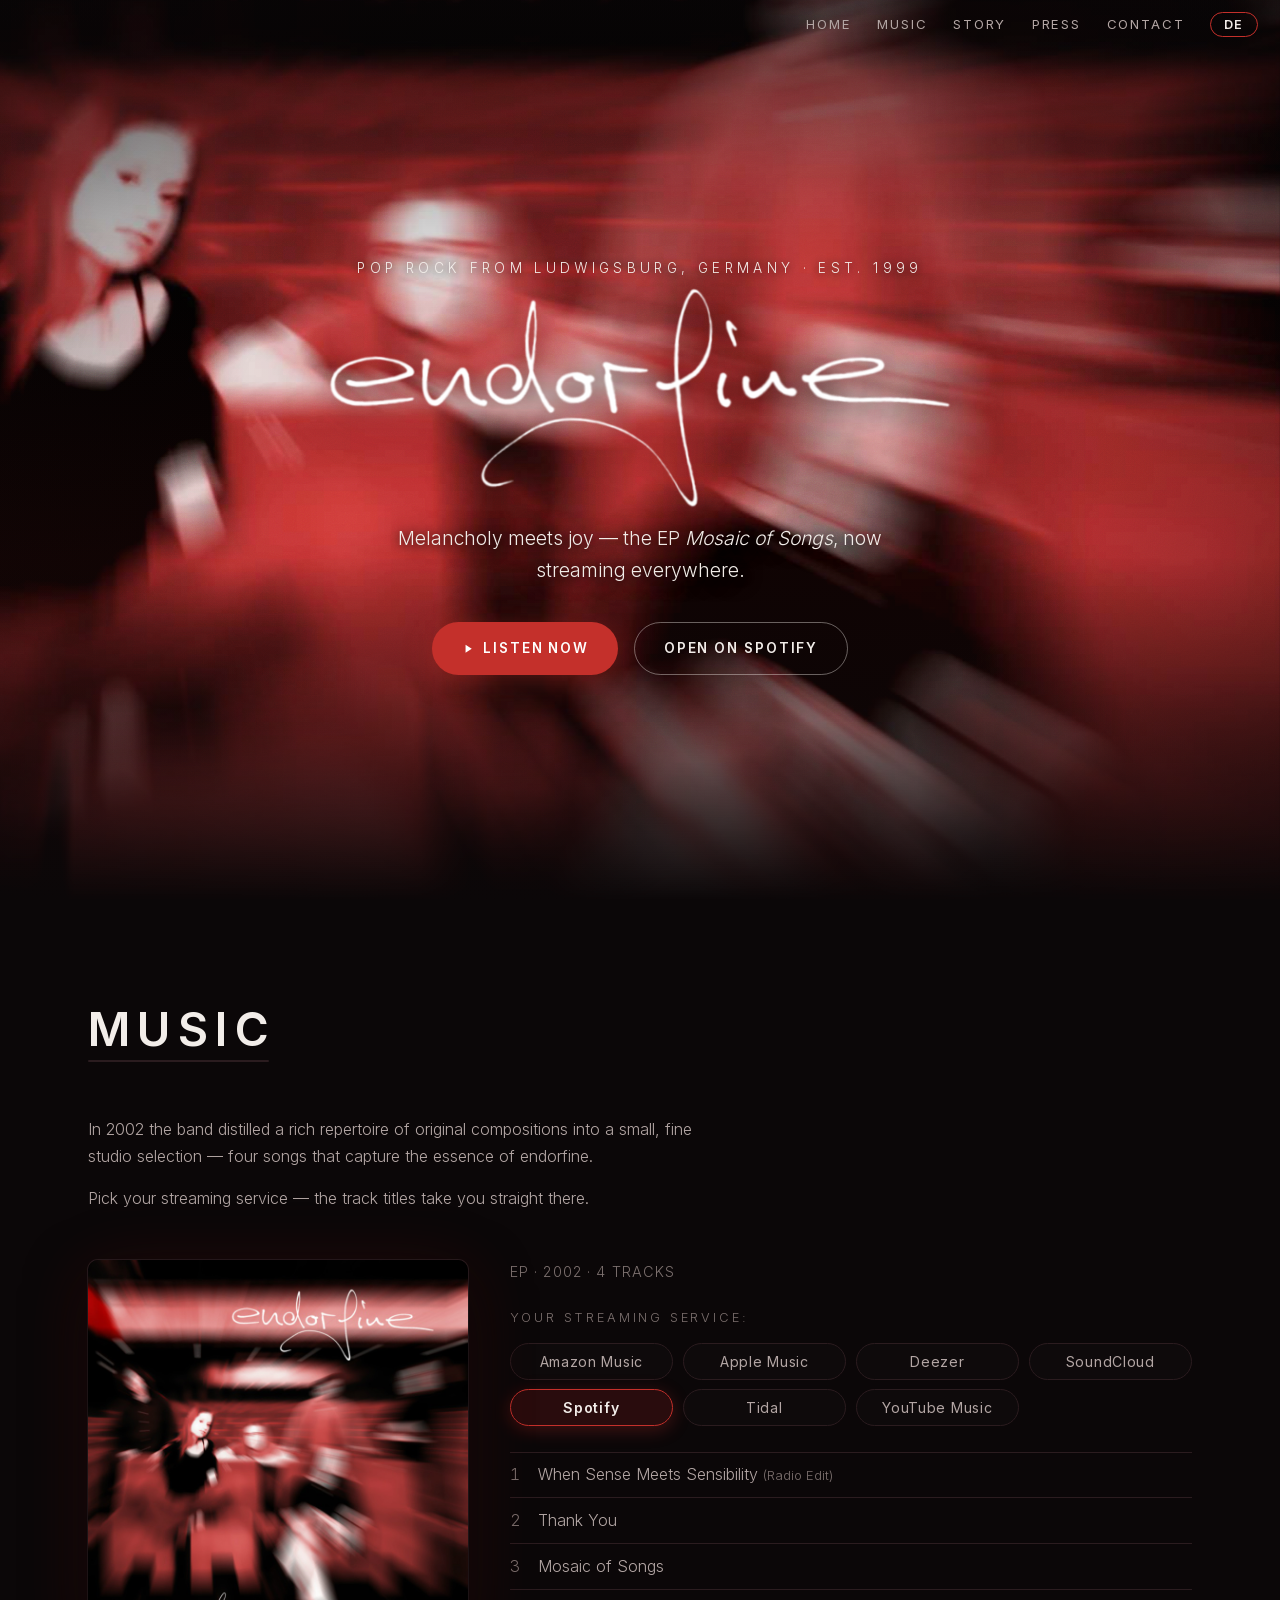
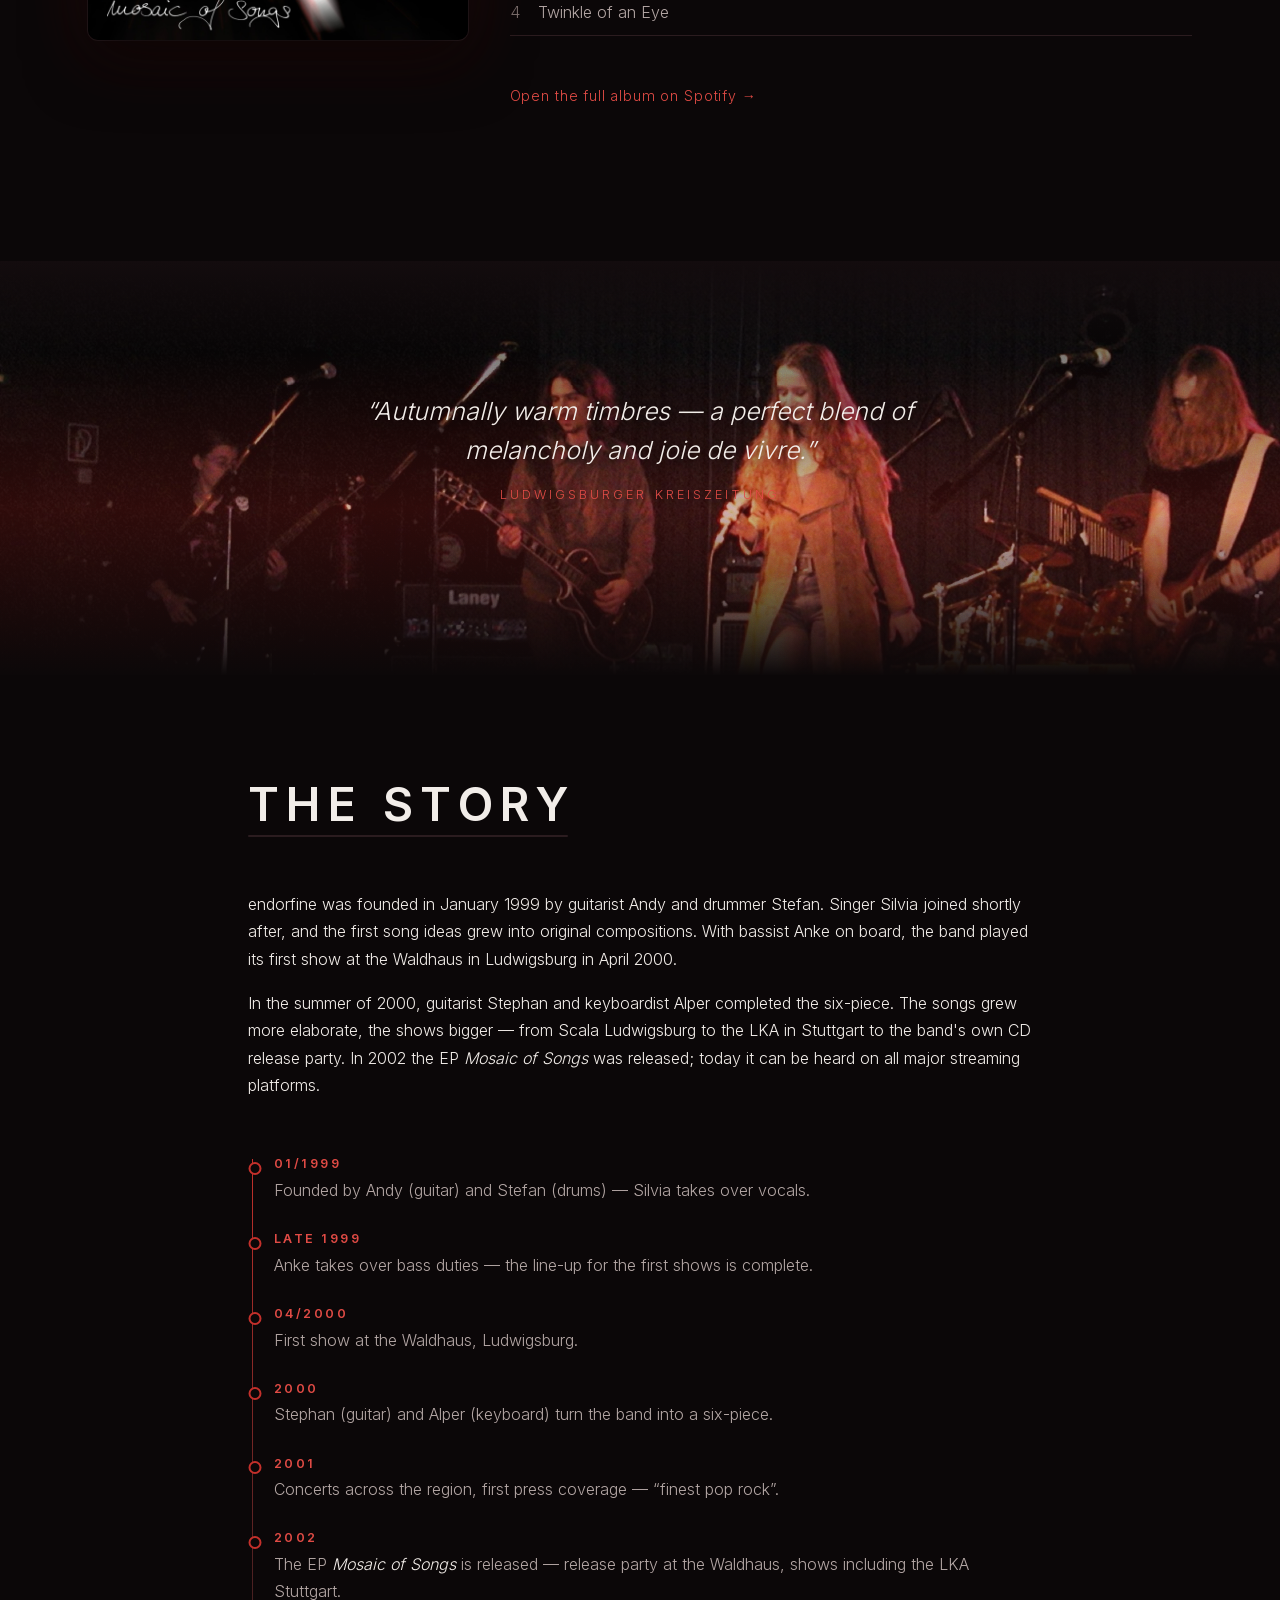
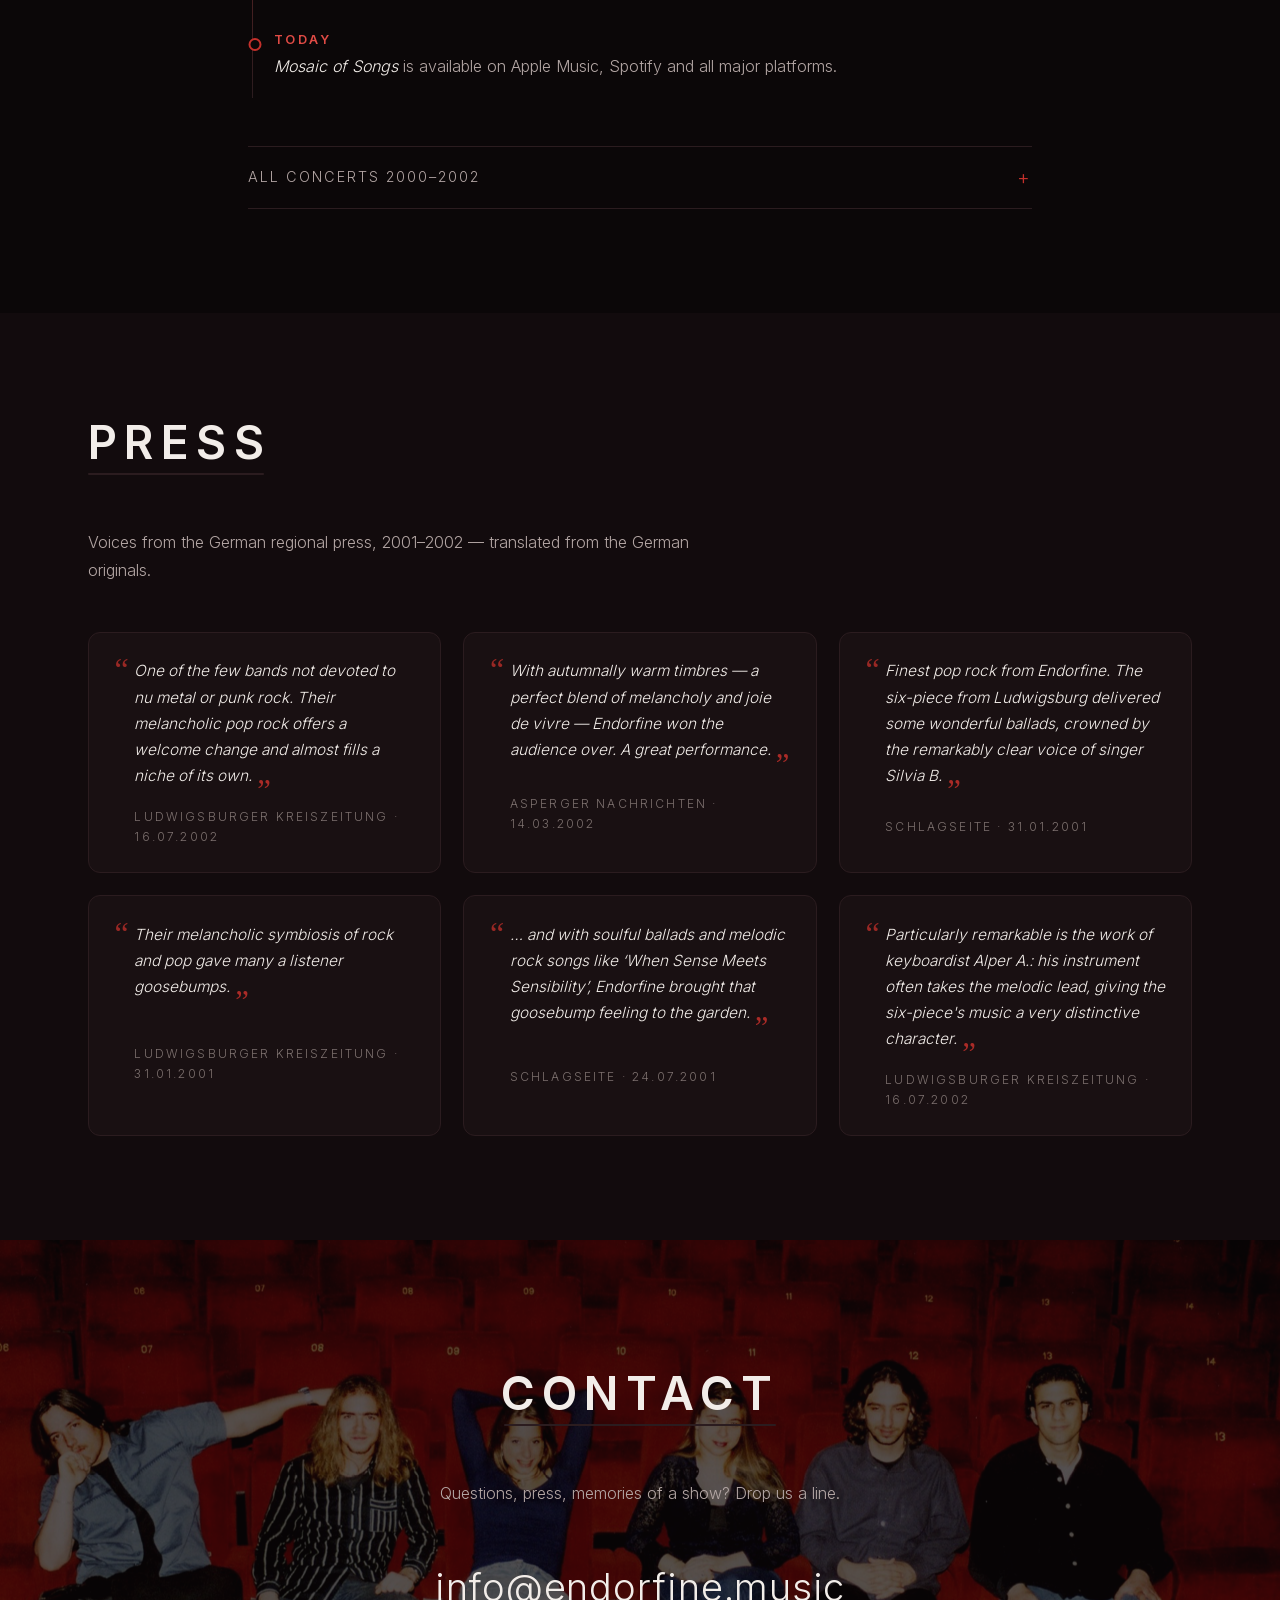
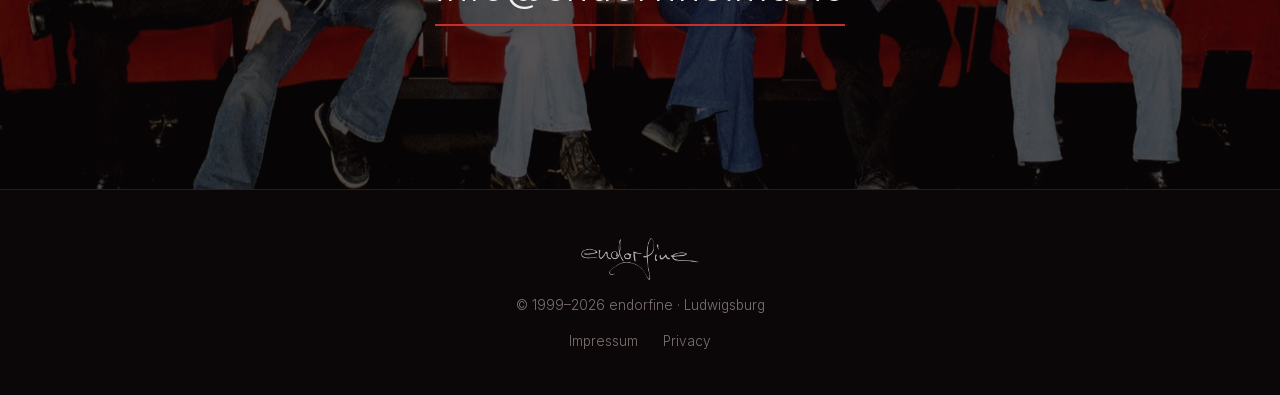
==== commit 8f5f004d: "Keep Silvia centered across common desktop widths, English URL anchors, scroll indicator mobile-only" ====
--- a/index.html
+++ b/index.html
@@ -13,7 +13,7 @@
   <meta property="og:image" content="https://endorfine.music/assets/img/cover.jpg">
   <meta name="theme-color" content="#0b0708">
   <link rel="icon" href="data:image/svg+xml,%3Csvg xmlns='http://www.w3.org/2000/svg' viewBox='0 0 64 64'%3E%3Crect width='64' height='64' rx='14' fill='%230b0708'/%3E%3Ccircle cx='32' cy='32' r='21' fill='none' stroke='%23c4302b' stroke-width='3'/%3E%3Ctext x='32' y='43' font-family='Georgia,serif' font-style='italic' font-size='34' fill='%23f2ede9' text-anchor='middle'%3Ee%3C/text%3E%3C/svg%3E">
-  <link rel="stylesheet" href="css/style.css?v=20">
+  <link rel="stylesheet" href="css/style.css?v=22">
   <script type="application/ld+json">
   {
     "@context": "https://schema.org",
@@ -61,10 +61,10 @@
   </button>
   <div class="nav-links" id="navLinks">
     <a href="#top"><span data-l="de">Start</span><span data-l="en">Home</span></a>
-    <a href="#musik"><span data-l="de">Musik</span><span data-l="en">Music</span></a>
-    <a href="#geschichte"><span data-l="de">Geschichte</span><span data-l="en">Story</span></a>
-    <a href="#presse"><span data-l="de">Presse</span><span data-l="en">Press</span></a>
-    <a href="#kontakt"><span data-l="de">Kontakt</span><span data-l="en">Contact</span></a>
+    <a href="#music"><span data-l="de">Musik</span><span data-l="en">Music</span></a>
+    <a href="#story"><span data-l="de">Geschichte</span><span data-l="en">Story</span></a>
+    <a href="#press"><span data-l="de">Presse</span><span data-l="en">Press</span></a>
+    <a href="#contact"><span data-l="de">Kontakt</span><span data-l="en">Contact</span></a>
     <button class="lang-toggle" id="langToggle" aria-label="Sprache wechseln / switch language">EN</button>
   </div>
 </nav>
@@ -85,7 +85,7 @@
       <span data-l="en">Melancholy meets joy — the EP <em>Mosaic&nbsp;of&nbsp;Songs</em>, now streaming everywhere.</span>
     </p>
     <div class="hero-cta reveal">
-      <a class="btn btn-primary" href="#musik">
+      <a class="btn btn-primary" href="#music">
         <svg viewBox="0 0 24 24" aria-hidden="true"><path d="M8 5v14l11-7z" fill="currentColor"/></svg>
         <span data-l="de">Jetzt anhören</span><span data-l="en">Listen now</span>
       </a>
@@ -99,7 +99,7 @@
 <main>
 
 <!-- ============ MUSIK ============ -->
-<section class="section" id="musik">
+<section class="section" id="music">
   <div class="wrap">
     <h2 class="sec-title reveal"><span data-l="de">Musik</span><span data-l="en">Music</span></h2>
     <p class="sec-sub sec-sub-lead reveal">
@@ -174,7 +174,7 @@
 </div>
 
 <!-- ============ GESCHICHTE ============ -->
-<section class="section" id="geschichte">
+<section class="section" id="story">
   <div class="wrap wrap-narrow">
     <h2 class="sec-title reveal"><span data-l="de">Geschichte</span><span data-l="en">The Story</span></h2>
     <div class="bio reveal">
@@ -270,7 +270,7 @@
 </section>
 
 <!-- ============ PRESSE ============ -->
-<section class="section section-alt" id="presse">
+<section class="section section-alt" id="press">
   <div class="wrap">
     <h2 class="sec-title reveal"><span data-l="de">Presse</span><span data-l="en">Press</span></h2>
     <p class="sec-sub reveal">
@@ -325,7 +325,7 @@
 </section>
 
 <!-- ============ KONTAKT ============ -->
-<section class="section section-contact" id="kontakt">
+<section class="section section-contact" id="contact">
   <div class="contact-bg parallax" data-speed="0.2" style="background-image:url('assets/img/contact.jpg')"></div>
   <div class="wrap wrap-narrow">
     <h2 class="sec-title reveal"><span data-l="de">Kontakt</span><span data-l="en">Contact</span></h2>
@@ -352,6 +352,6 @@
   <svg viewBox="0 0 24 24" aria-hidden="true"><path d="M4 9l8 8 8-8" fill="none" stroke="currentColor" stroke-width="2.5" stroke-linecap="round" stroke-linejoin="round"/></svg>
 </button>
 
-<script src="js/main.js?v=20"></script>
+<script src="js/main.js?v=22"></script>
 </body>
 </html>
--- a/css/style.css
+++ b/css/style.css
@@ -153,8 +153,14 @@
   position: absolute;
   inset: -18% 0;
   background-size: cover;
-  /* Fokus auf Silvia (scharf gestellt im Cover-Artwork) */
-  background-position: 42% 36%;
+  /* Fokus auf Silvia (scharf gestellt im Cover-Artwork). Je breiter
+     der Screen, desto mehr vom Originalbild zeigt "cover" — ohne
+     Anpassung würde sie dabei zunehmend nach links aus der Mitte
+     wandern (dort steht sie im Originalfoto). Die Breakpoints unten
+     gleichen das aus, damit sie über einen großen Auflösungsbereich
+     zentriert bleibt; erst bei sehr breiten Screens nähert sich der
+     Ausschnitt wieder der natürlichen Bildposition an. */
+  background-position: 78% 36%;
   filter: saturate(1.15) contrast(1.05);
   will-change: transform;
 }
@@ -253,7 +259,7 @@
   bottom: 1.4rem;
   left: 50%;
   z-index: 60;
-  display: flex;
+  display: none;
   border: none;
   background: none;
   padding: 0.6rem;
@@ -270,6 +276,21 @@
 @keyframes heroBob {
   0%, 100% { transform: translate(-50%, 0); }
   50% { transform: translate(-50%, 9px); }
+}
+
+/* Hero-Fokus-Ausgleich: hält Silvia über gängige Desktop-Breiten
+   hinweg zentriert (siehe Kommentar bei .hero-bg oben) */
+@media (min-width: 1920px) and (max-width: 2559px) {
+  .hero-bg { background-position: 67% 36%; }
+}
+@media (min-width: 1440px) and (max-width: 1919px) {
+  .hero-bg { background-position: 61% 36%; }
+}
+@media (min-width: 1100px) and (max-width: 1439px) {
+  .hero-bg { background-position: 58% 36%; }
+}
+@media (min-width: 721px) and (max-width: 1099px) {
+  .hero-bg { background-position: 48% 36%; }
 }
 
 /* ---------- Sections ---------- */
@@ -744,8 +765,12 @@
 }
 
 @media (max-width: 720px) {
+  /* Schmale Screens croppen den Hero enger — eigener, weiter nach
+     links verschobener Ausschnitt, damit sie zentriert im Bild bleibt */
+  .hero-bg { background-position: 22% 36%; }
   .nav { padding: 0.55rem 1.1rem; }
   .nav-burger { display: flex; }
+  .scroll-indicator { display: flex; }
   .nav-links {
     position: fixed;
     inset: 0;
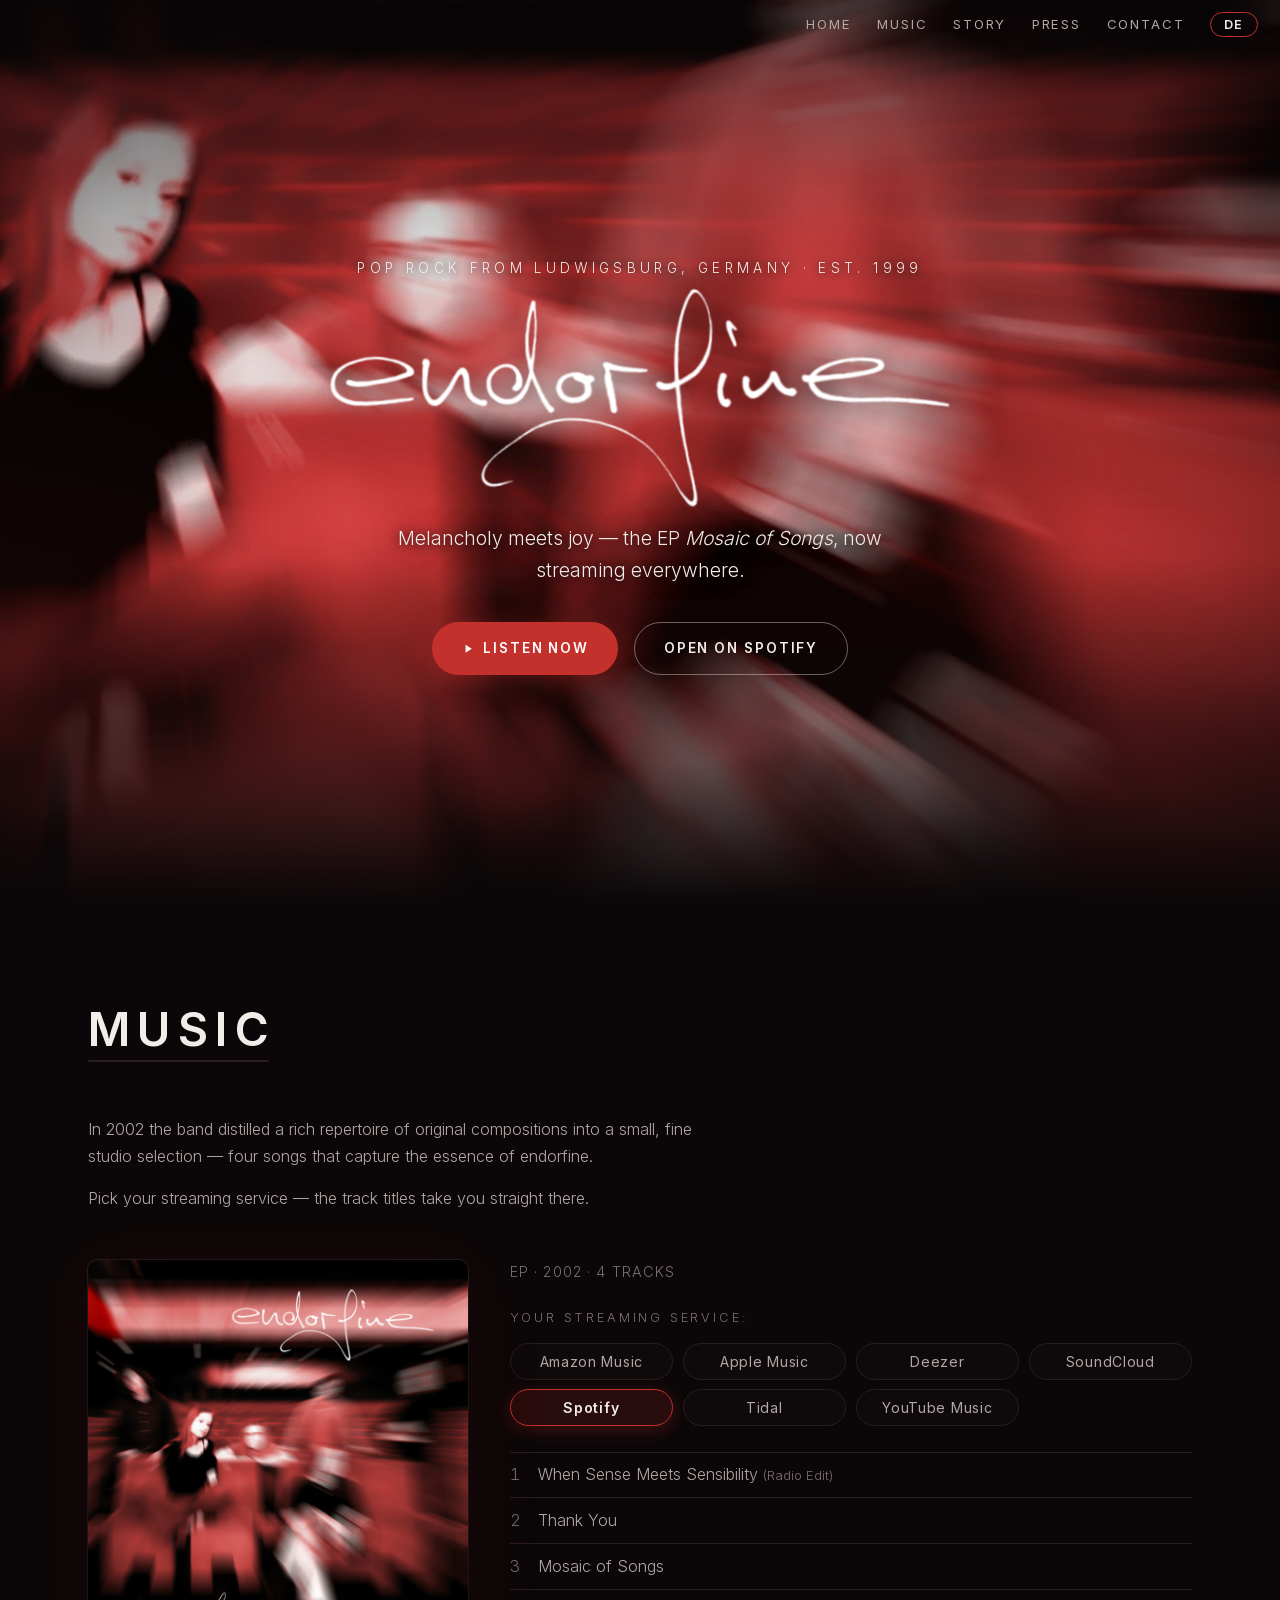
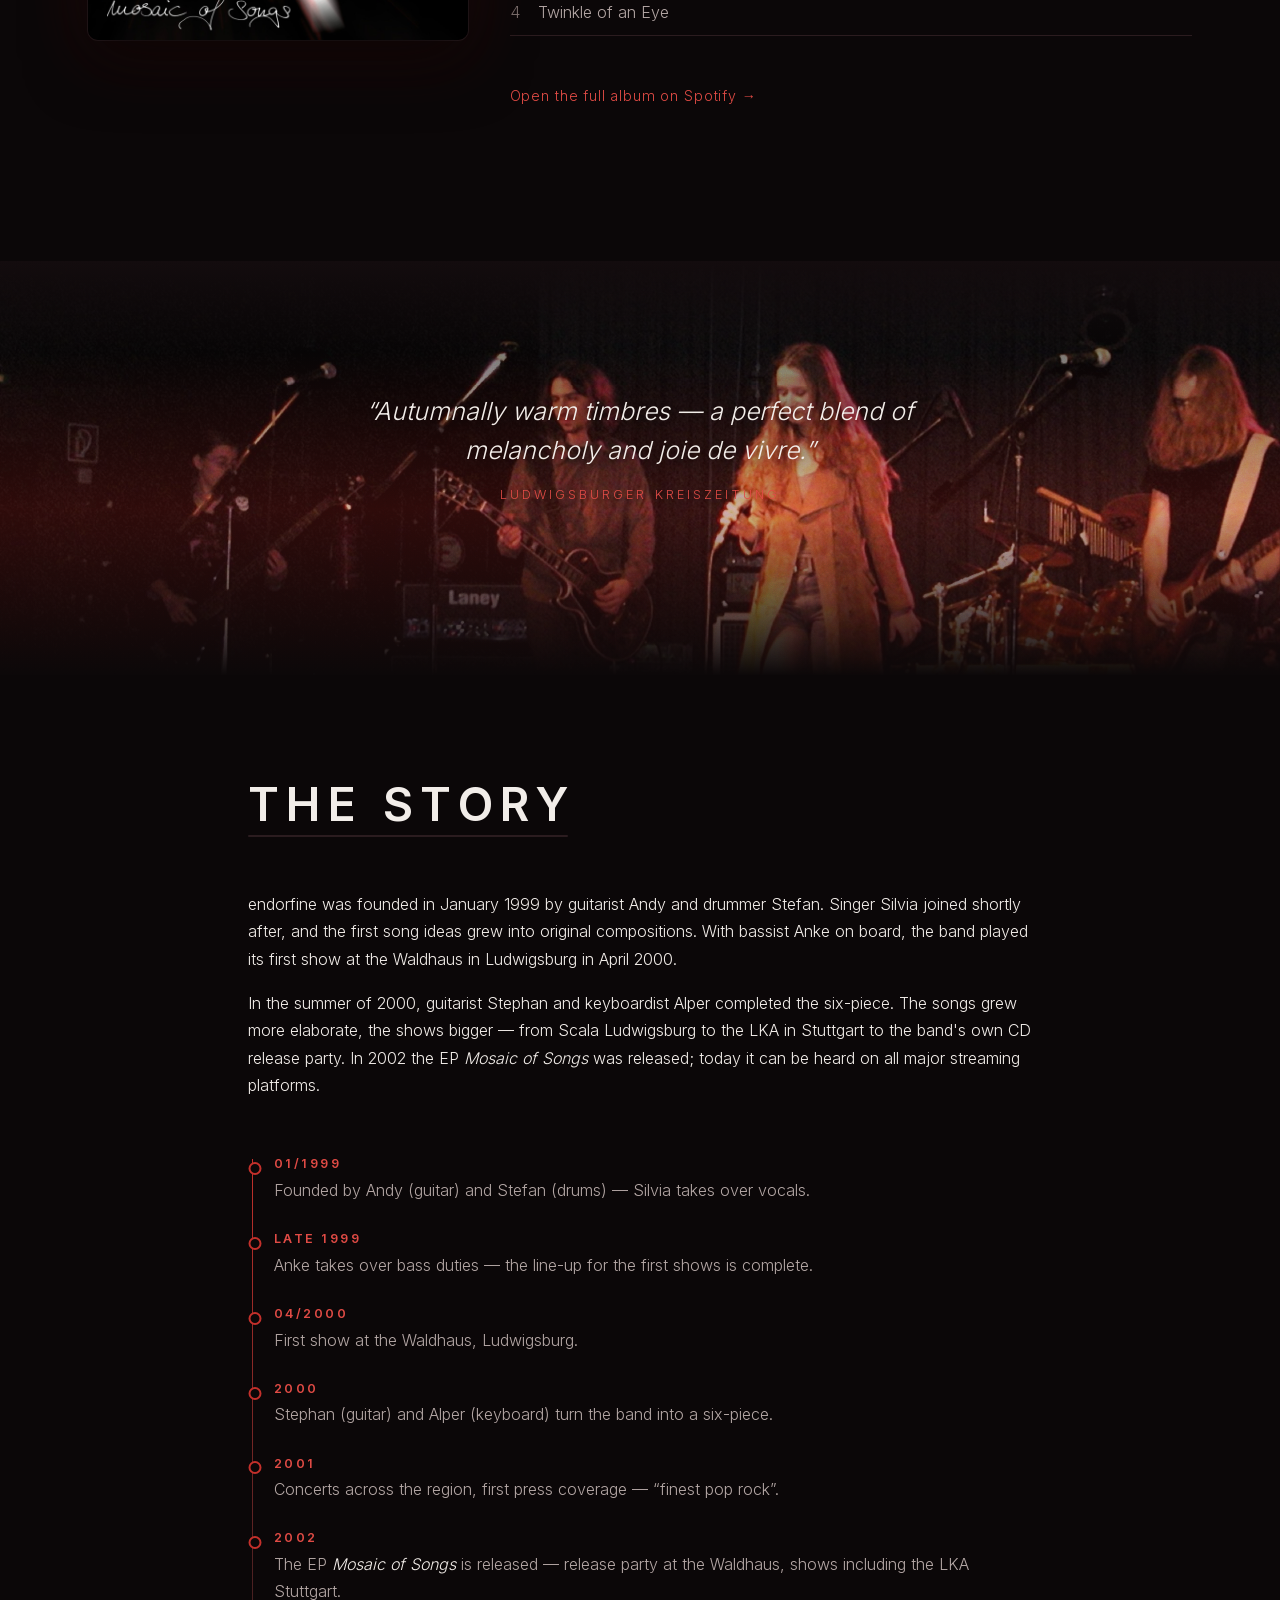
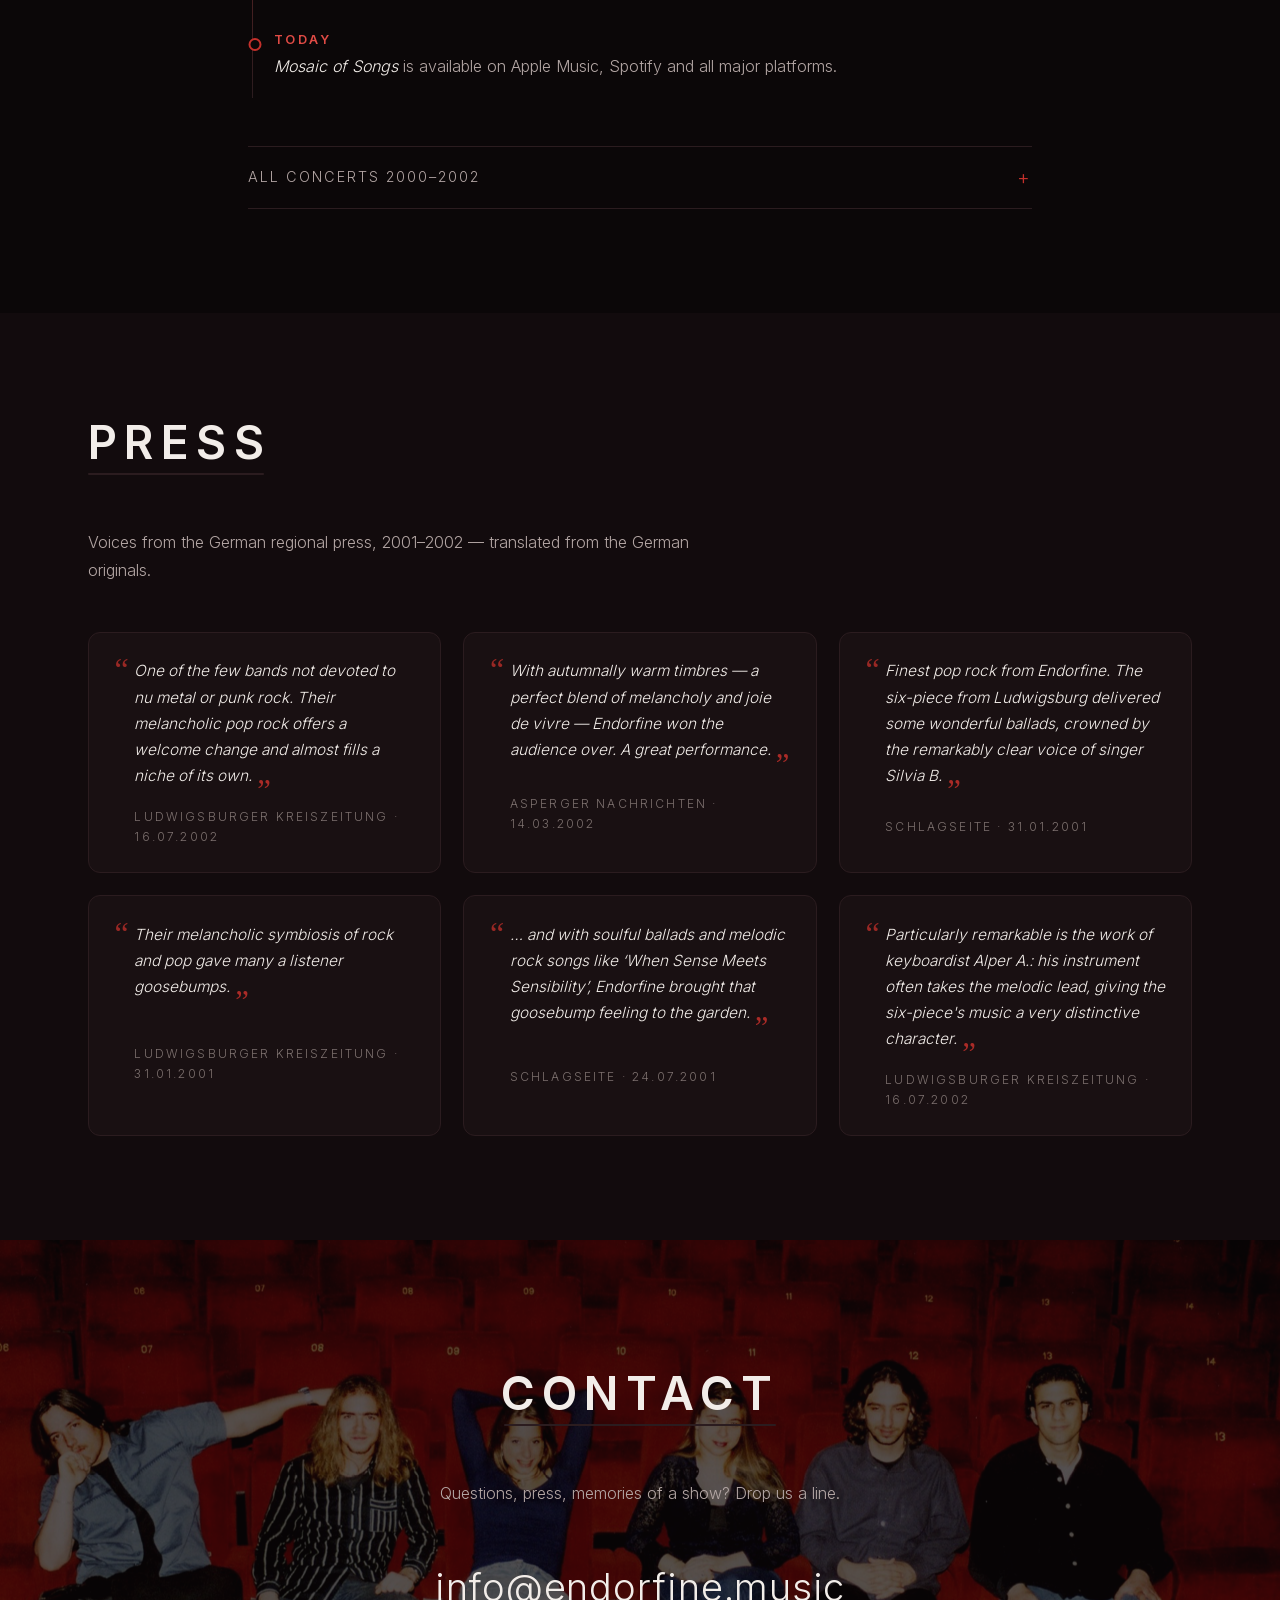
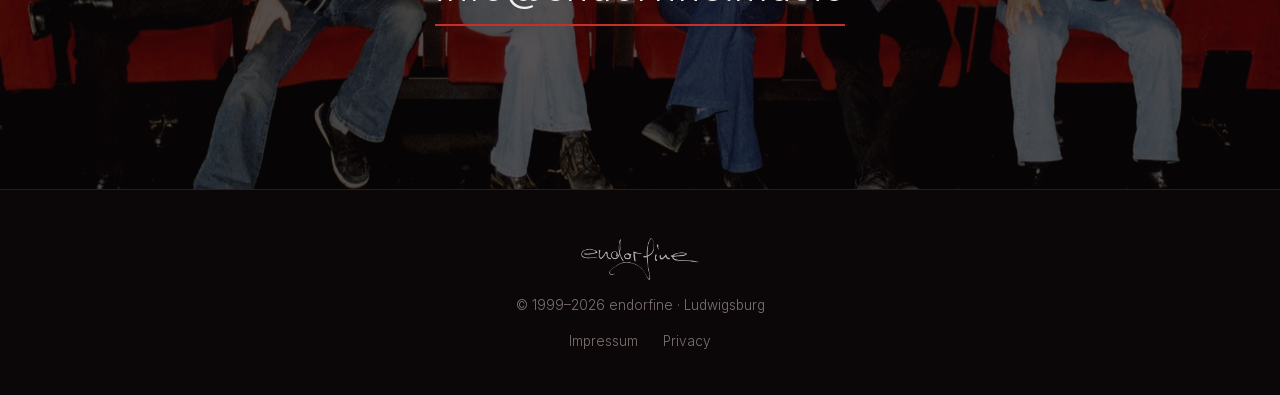
==== commit 2bbf1386: "Rebuild hero image at native 3000px width, higher JPEG quality (60->88) Was 2560x1440 at aggressive " ====
--- a/index.html
+++ b/index.html
@@ -13,7 +13,7 @@
   <meta property="og:image" content="https://endorfine.music/assets/img/cover.jpg">
   <meta name="theme-color" content="#0b0708">
   <link rel="icon" href="data:image/svg+xml,%3Csvg xmlns='http://www.w3.org/2000/svg' viewBox='0 0 64 64'%3E%3Crect width='64' height='64' rx='14' fill='%230b0708'/%3E%3Ccircle cx='32' cy='32' r='21' fill='none' stroke='%23c4302b' stroke-width='3'/%3E%3Ctext x='32' y='43' font-family='Georgia,serif' font-style='italic' font-size='34' fill='%23f2ede9' text-anchor='middle'%3Ee%3C/text%3E%3C/svg%3E">
-  <link rel="stylesheet" href="css/style.css?v=22">
+  <link rel="stylesheet" href="css/style.css?v=24">
   <script type="application/ld+json">
   {
     "@context": "https://schema.org",
@@ -352,6 +352,6 @@
   <svg viewBox="0 0 24 24" aria-hidden="true"><path d="M4 9l8 8 8-8" fill="none" stroke="currentColor" stroke-width="2.5" stroke-linecap="round" stroke-linejoin="round"/></svg>
 </button>
 
-<script src="js/main.js?v=22"></script>
+<script src="js/main.js?v=24"></script>
 </body>
 </html>
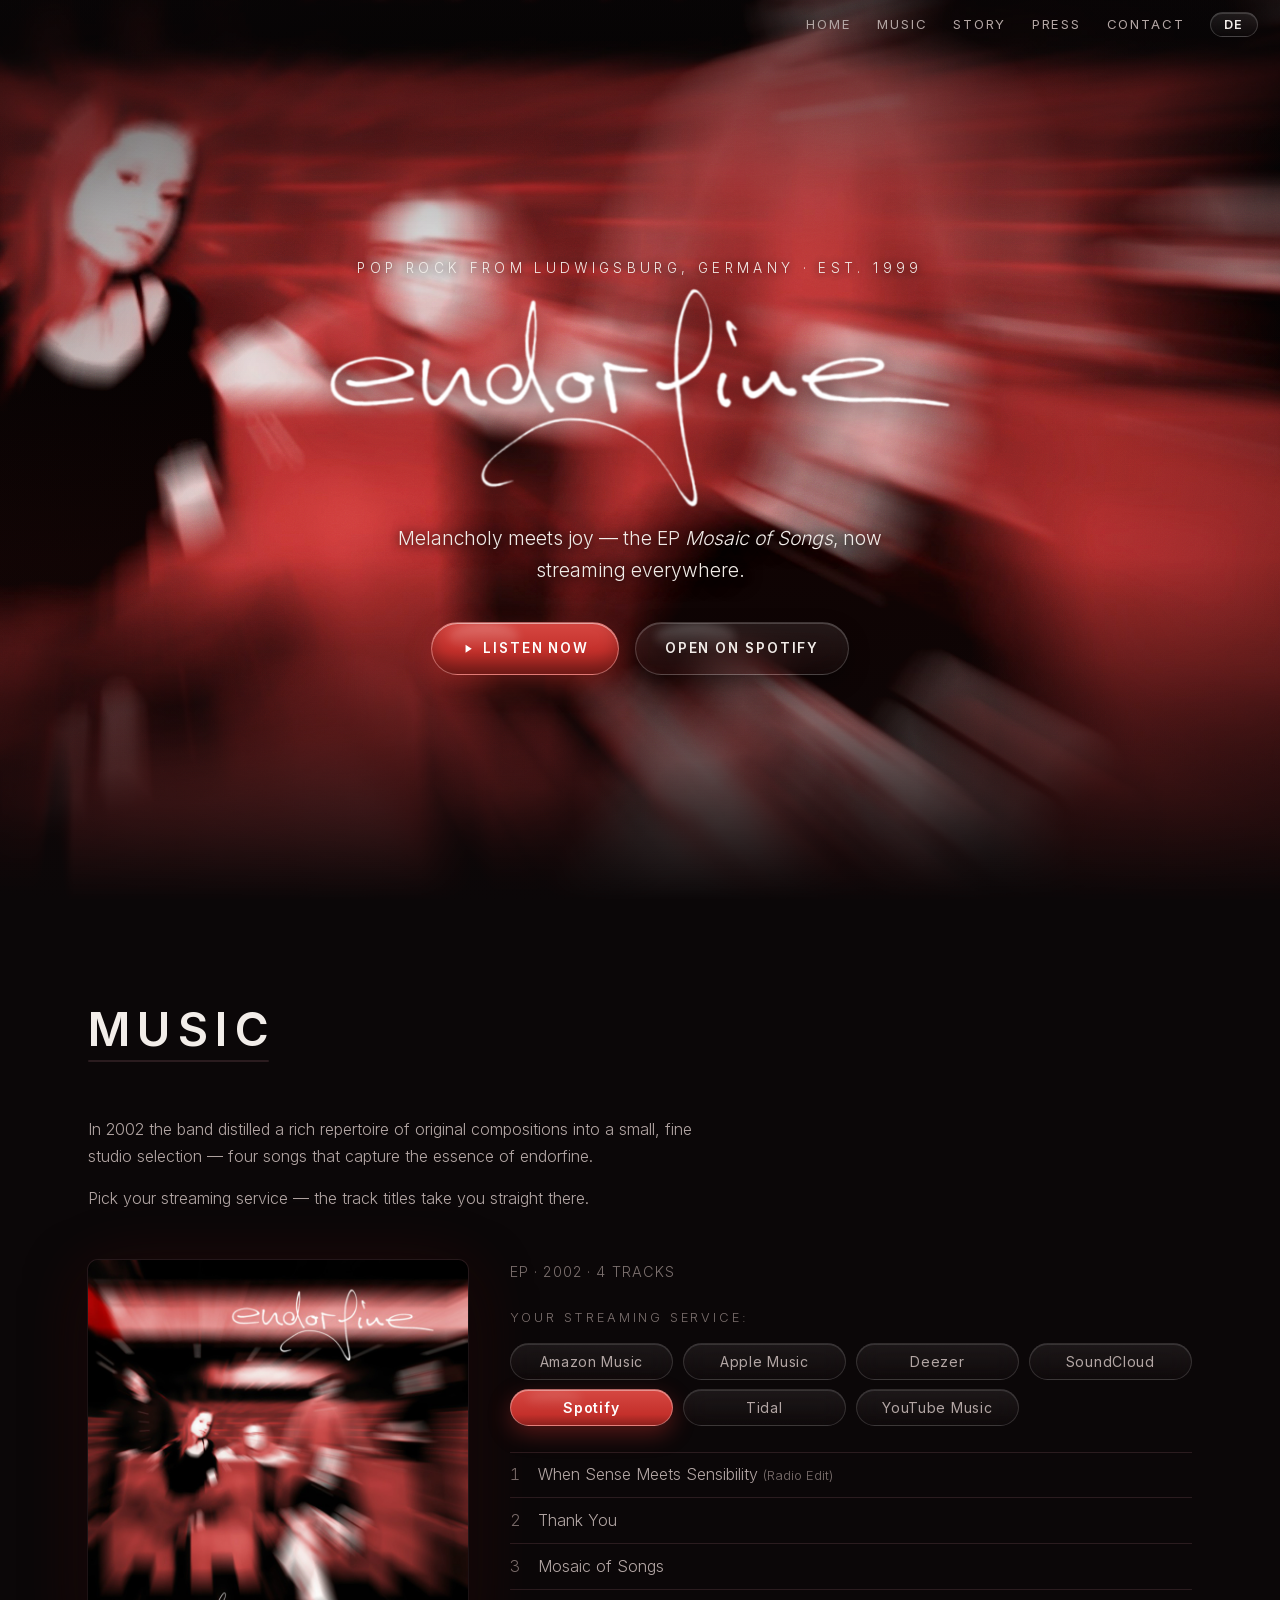
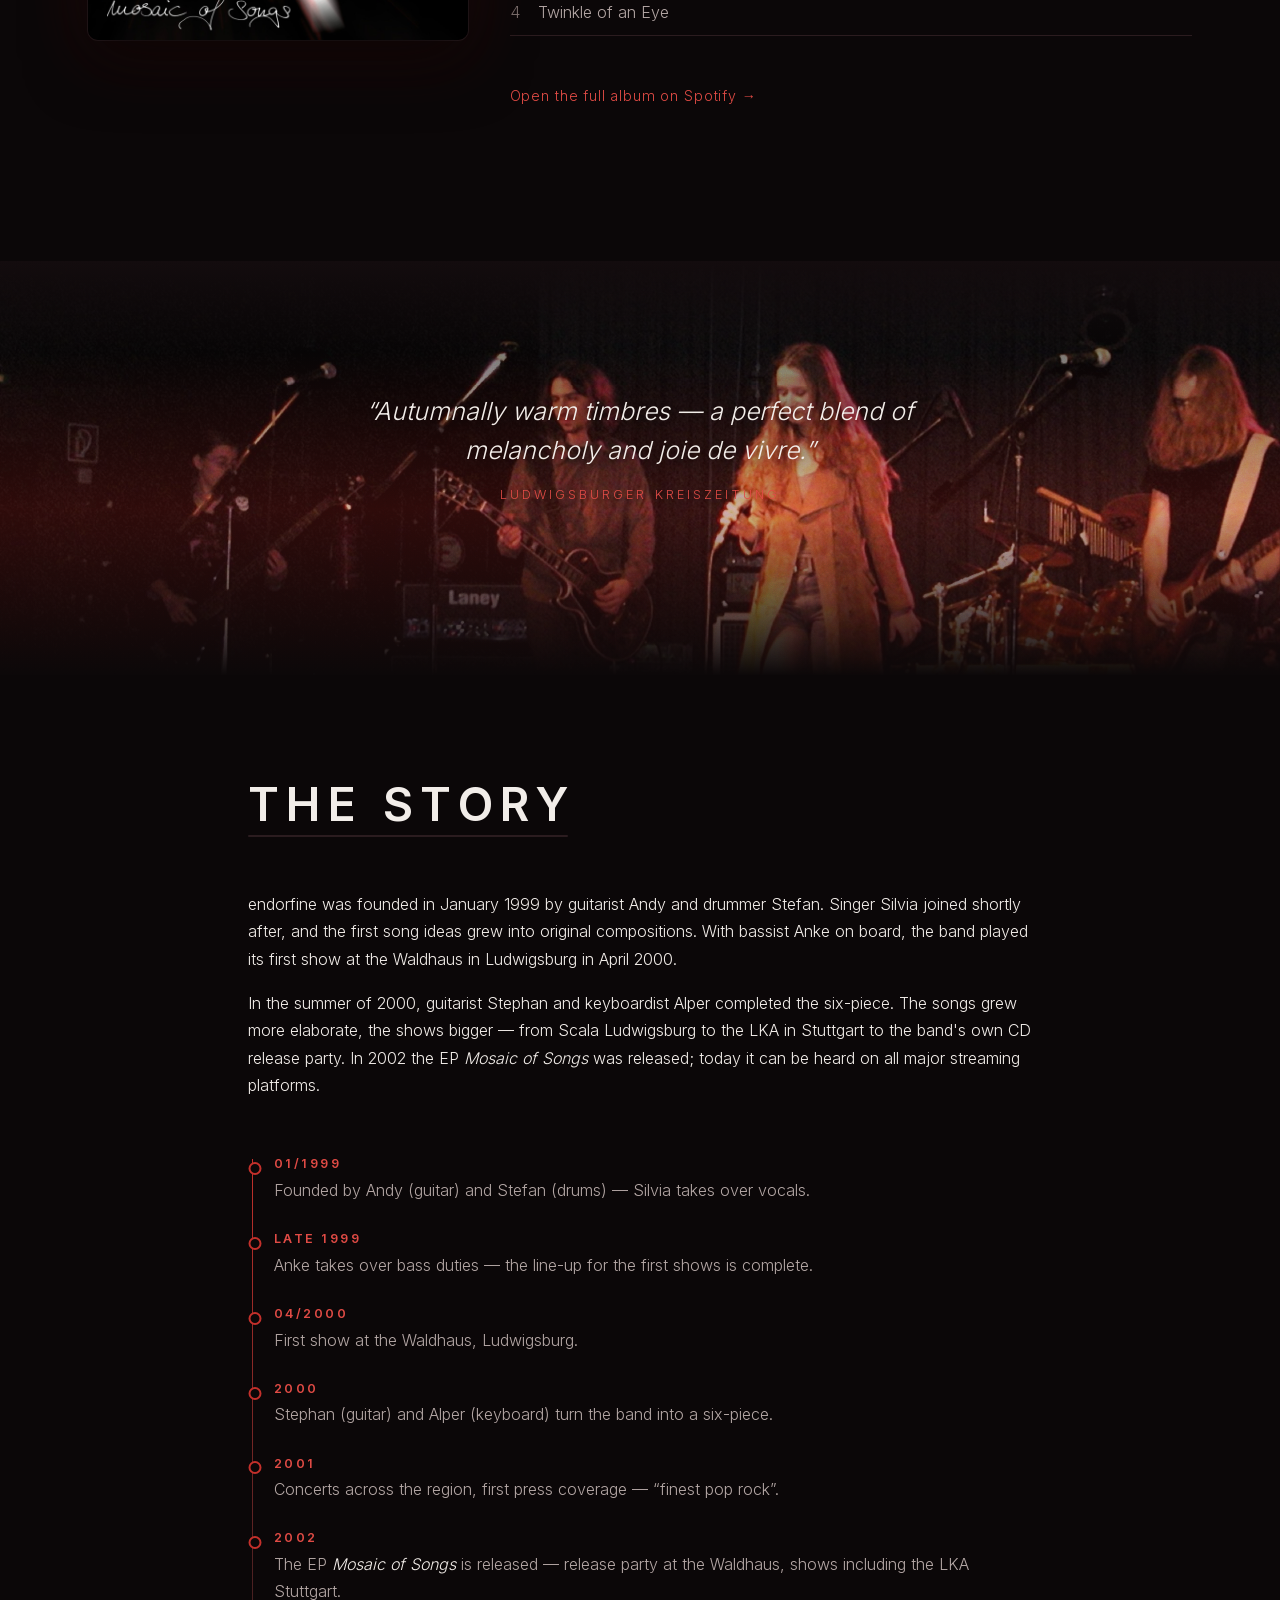
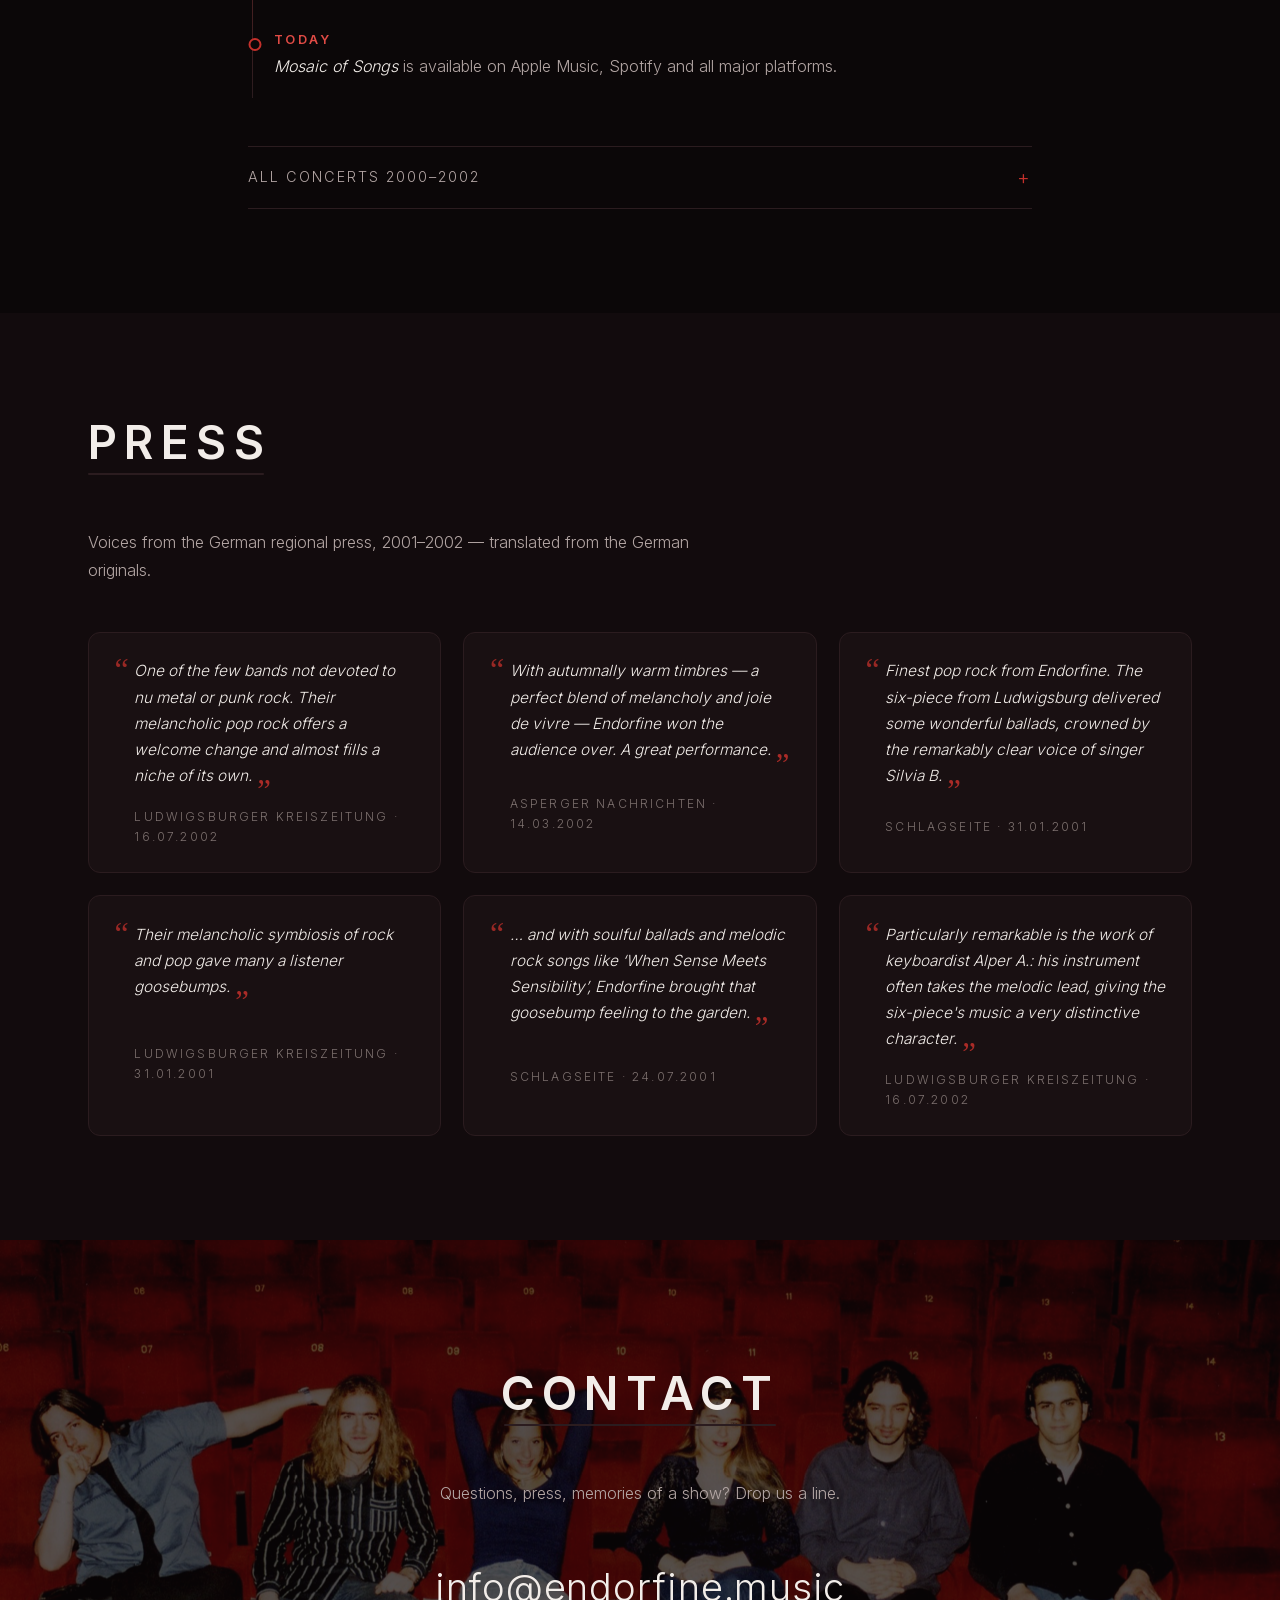
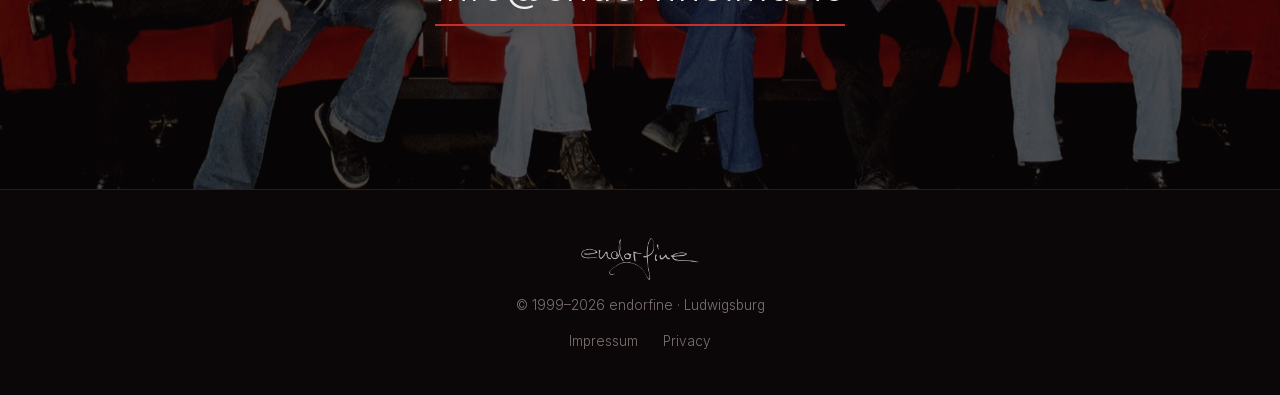
==== commit af53727a: "Glossy iOS 26/27-style buttons, adapted to the red/black palette Primary/ghost hero buttons, streami" ====
--- a/index.html
+++ b/index.html
@@ -13,7 +13,7 @@
   <meta property="og:image" content="https://endorfine.music/assets/img/cover.jpg">
   <meta name="theme-color" content="#0b0708">
   <link rel="icon" href="data:image/svg+xml,%3Csvg xmlns='http://www.w3.org/2000/svg' viewBox='0 0 64 64'%3E%3Crect width='64' height='64' rx='14' fill='%230b0708'/%3E%3Ccircle cx='32' cy='32' r='21' fill='none' stroke='%23c4302b' stroke-width='3'/%3E%3Ctext x='32' y='43' font-family='Georgia,serif' font-style='italic' font-size='34' fill='%23f2ede9' text-anchor='middle'%3Ee%3C/text%3E%3C/svg%3E">
-  <link rel="stylesheet" href="css/style.css?v=24">
+  <link rel="stylesheet" href="css/style.css?v=25">
   <script type="application/ld+json">
   {
     "@context": "https://schema.org",
@@ -352,6 +352,6 @@
   <svg viewBox="0 0 24 24" aria-hidden="true"><path d="M4 9l8 8 8-8" fill="none" stroke="currentColor" stroke-width="2.5" stroke-linecap="round" stroke-linejoin="round"/></svg>
 </button>
 
-<script src="js/main.js?v=24"></script>
+<script src="js/main.js?v=25"></script>
 </body>
 </html>
--- a/css/style.css
+++ b/css/style.css
@@ -115,14 +115,22 @@
   font-weight: 600;
   letter-spacing: 0.12em;
   color: var(--text);
-  background: none;
-  border: 1px solid var(--red);
+  position: relative;
+  background: linear-gradient(180deg, rgba(255, 255, 255, 0.09), rgba(255, 255, 255, 0.02));
+  backdrop-filter: blur(12px) saturate(140%);
+  -webkit-backdrop-filter: blur(12px) saturate(140%);
+  border: 1px solid rgba(255, 255, 255, 0.18);
   border-radius: 999px;
   padding: 0.25rem 0.8rem;
   cursor: pointer;
-  transition: background 0.25s, color 0.25s;
-}
-.lang-toggle:hover { background: var(--red); }
+  overflow: hidden;
+  box-shadow: 0 1px 0 rgba(255, 255, 255, 0.15) inset;
+  transition: background 0.25s, color 0.25s, border-color 0.25s;
+}
+.lang-toggle:hover {
+  background: linear-gradient(180deg, #d64842, var(--red) 70%, #8f211d);
+  border-color: rgba(255, 255, 255, 0.3);
+}
 .nav-burger {
   display: none;
   flex-direction: column;
@@ -221,6 +229,7 @@
   display: inline-flex;
   align-items: center;
   gap: 0.55rem;
+  position: relative;
   font-size: 0.85rem;
   font-weight: 600;
   letter-spacing: 0.14em;
@@ -228,25 +237,53 @@
   text-decoration: none;
   padding: 0.85rem 1.8rem;
   border-radius: 999px;
+  overflow: hidden;
   transition: transform 0.25s, background 0.25s, box-shadow 0.25s, border-color 0.25s;
 }
 .btn svg { width: 1em; height: 1em; }
+/* Glasiges Glanzlicht oben links, wie bei iOS 26/27 "Liquid Glass" —
+   in Rot/Schwarz statt hellem Apple-Weiß, damit es zur Bandwelt passt */
+.btn::after {
+  content: "";
+  position: absolute;
+  top: 0;
+  left: 9%;
+  width: 38%;
+  height: 55%;
+  background: linear-gradient(180deg, rgba(255, 255, 255, 0.5), transparent);
+  border-radius: 50%;
+  filter: blur(4px);
+  opacity: 0.5;
+  pointer-events: none;
+}
 .btn-primary {
-  background: var(--red);
+  background: linear-gradient(180deg, #d64842, var(--red) 55%, #8f211d);
+  backdrop-filter: blur(16px);
+  -webkit-backdrop-filter: blur(16px);
   color: #fff;
-  box-shadow: 0 6px 30px rgba(196, 48, 43, 0.45);
+  border: 1px solid rgba(255, 255, 255, 0.28);
+  box-shadow:
+    0 1px 0 rgba(255, 255, 255, 0.5) inset,
+    0 -10px 16px rgba(0, 0, 0, 0.25) inset,
+    0 10px 26px rgba(196, 48, 43, 0.45);
 }
 .btn-primary:hover {
-  background: var(--red-bright);
   transform: translateY(-2px);
-  box-shadow: 0 10px 38px rgba(224, 75, 69, 0.5);
+  box-shadow:
+    0 1px 0 rgba(255, 255, 255, 0.55) inset,
+    0 -10px 16px rgba(0, 0, 0, 0.25) inset,
+    0 14px 34px rgba(224, 75, 69, 0.55);
 }
 .btn-ghost {
-  border: 1px solid rgba(242, 237, 233, 0.4);
-  color: var(--text);
+  background: linear-gradient(180deg, rgba(255, 255, 255, 0.09), rgba(255, 255, 255, 0.02));
+  backdrop-filter: blur(16px) saturate(140%);
+  -webkit-backdrop-filter: blur(16px) saturate(140%);
+  border: 1px solid rgba(255, 255, 255, 0.18);
+  color: var(--text);
+  box-shadow: 0 1px 0 rgba(255, 255, 255, 0.18) inset, 0 8px 20px rgba(0, 0, 0, 0.35);
 }
 .btn-ghost:hover {
-  border-color: var(--red-bright);
+  border-color: rgba(224, 75, 69, 0.5);
   color: var(--red-bright);
   transform: translateY(-2px);
 }
@@ -436,28 +473,48 @@
   font-weight: 400;
   letter-spacing: 0.05em;
   color: var(--muted);
-  border: 1px solid var(--line);
+  position: relative;
+  border: 1px solid rgba(255, 255, 255, 0.14);
   border-radius: 999px;
   padding: 0.55rem 0.5rem;
   text-align: center;
   white-space: nowrap;
+  overflow: hidden;
   transition: all 0.25s;
-  background: rgba(255, 255, 255, 0.015);
+  background: linear-gradient(180deg, rgba(255, 255, 255, 0.07), rgba(255, 255, 255, 0.015));
+  backdrop-filter: blur(14px) saturate(140%);
+  -webkit-backdrop-filter: blur(14px) saturate(140%);
+  box-shadow: 0 1px 0 rgba(255, 255, 255, 0.12) inset;
   cursor: pointer;
 }
+.platform::after {
+  content: "";
+  position: absolute;
+  top: 0;
+  left: 10%;
+  width: 34%;
+  height: 50%;
+  background: linear-gradient(180deg, rgba(255, 255, 255, 0.3), transparent);
+  border-radius: 50%;
+  filter: blur(4px);
+  opacity: 0;
+  transition: opacity 0.25s;
+  pointer-events: none;
+}
 .platform:hover {
   color: var(--text);
-  border-color: var(--red);
+  border-color: rgba(255, 255, 255, 0.28);
   transform: translateY(-2px);
-  box-shadow: 0 6px 18px rgba(196, 48, 43, 0.25);
+  box-shadow: 0 1px 0 rgba(255, 255, 255, 0.15) inset, 0 6px 18px rgba(0, 0, 0, 0.3);
 }
 .platform.selected {
-  border-color: var(--red);
-  background: rgba(196, 48, 43, 0.16);
-  color: var(--text);
+  background: linear-gradient(180deg, #d64842, var(--red) 70%, #8f211d);
+  border-color: rgba(255, 255, 255, 0.3);
+  color: #fff;
   font-weight: 600;
-  box-shadow: 0 4px 18px rgba(196, 48, 43, 0.3);
-}
+  box-shadow: 0 1px 0 rgba(255, 255, 255, 0.4) inset, 0 8px 22px rgba(196, 48, 43, 0.4);
+}
+.platform.selected::after { opacity: 0.5; }
 
 /* ---------- Parallax divider ---------- */
 .divider {
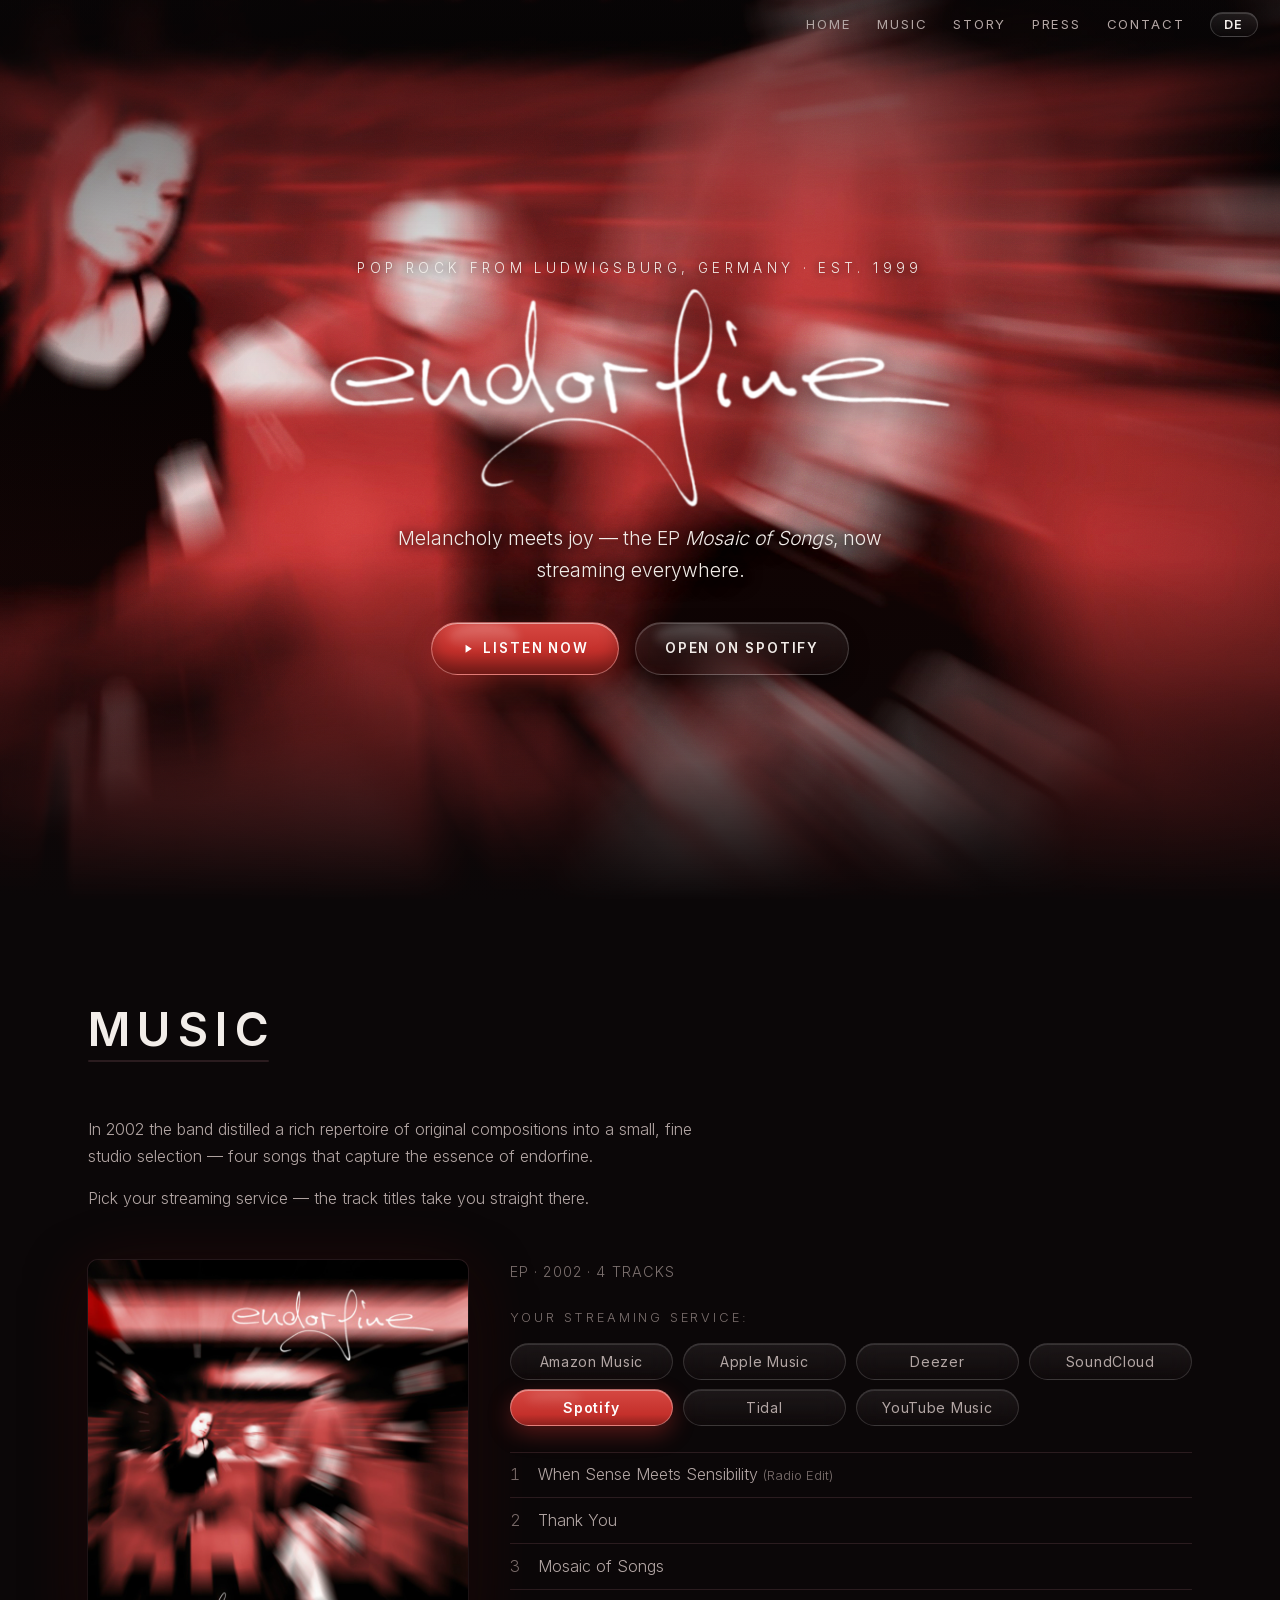
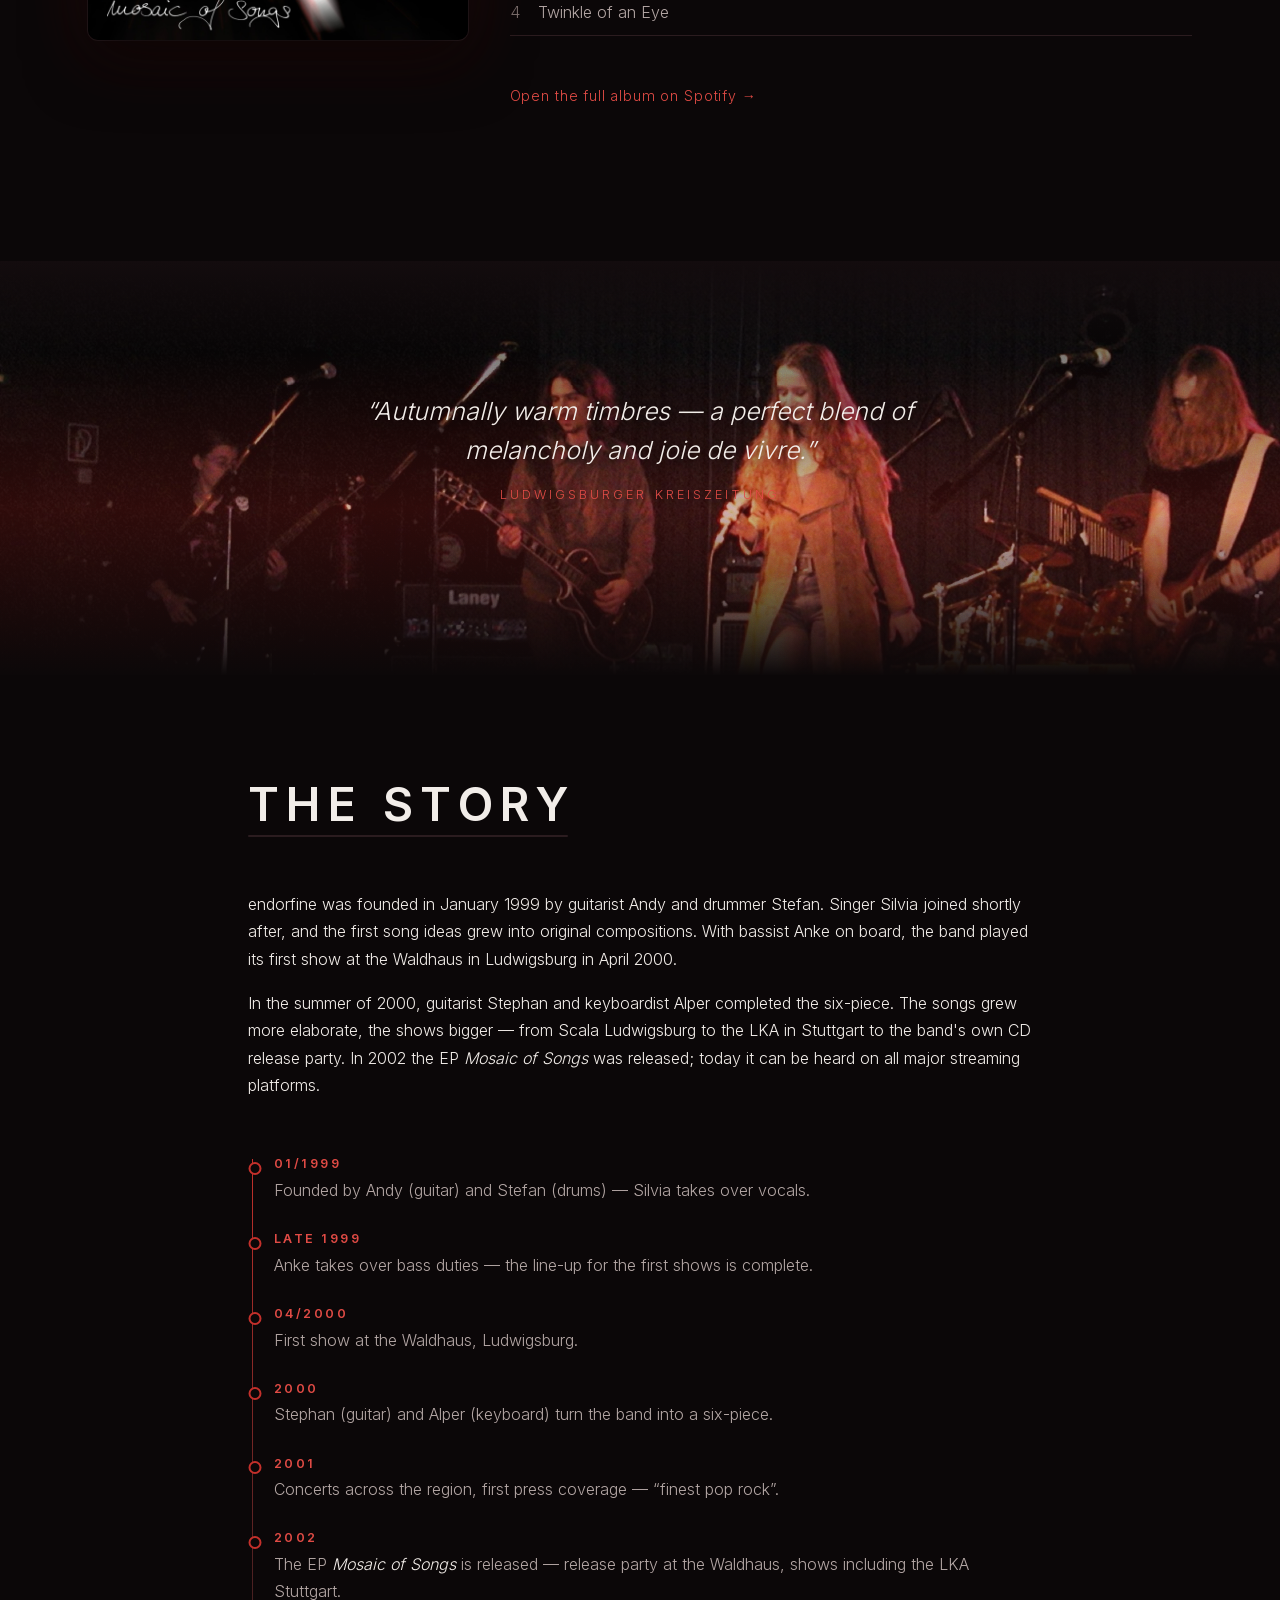
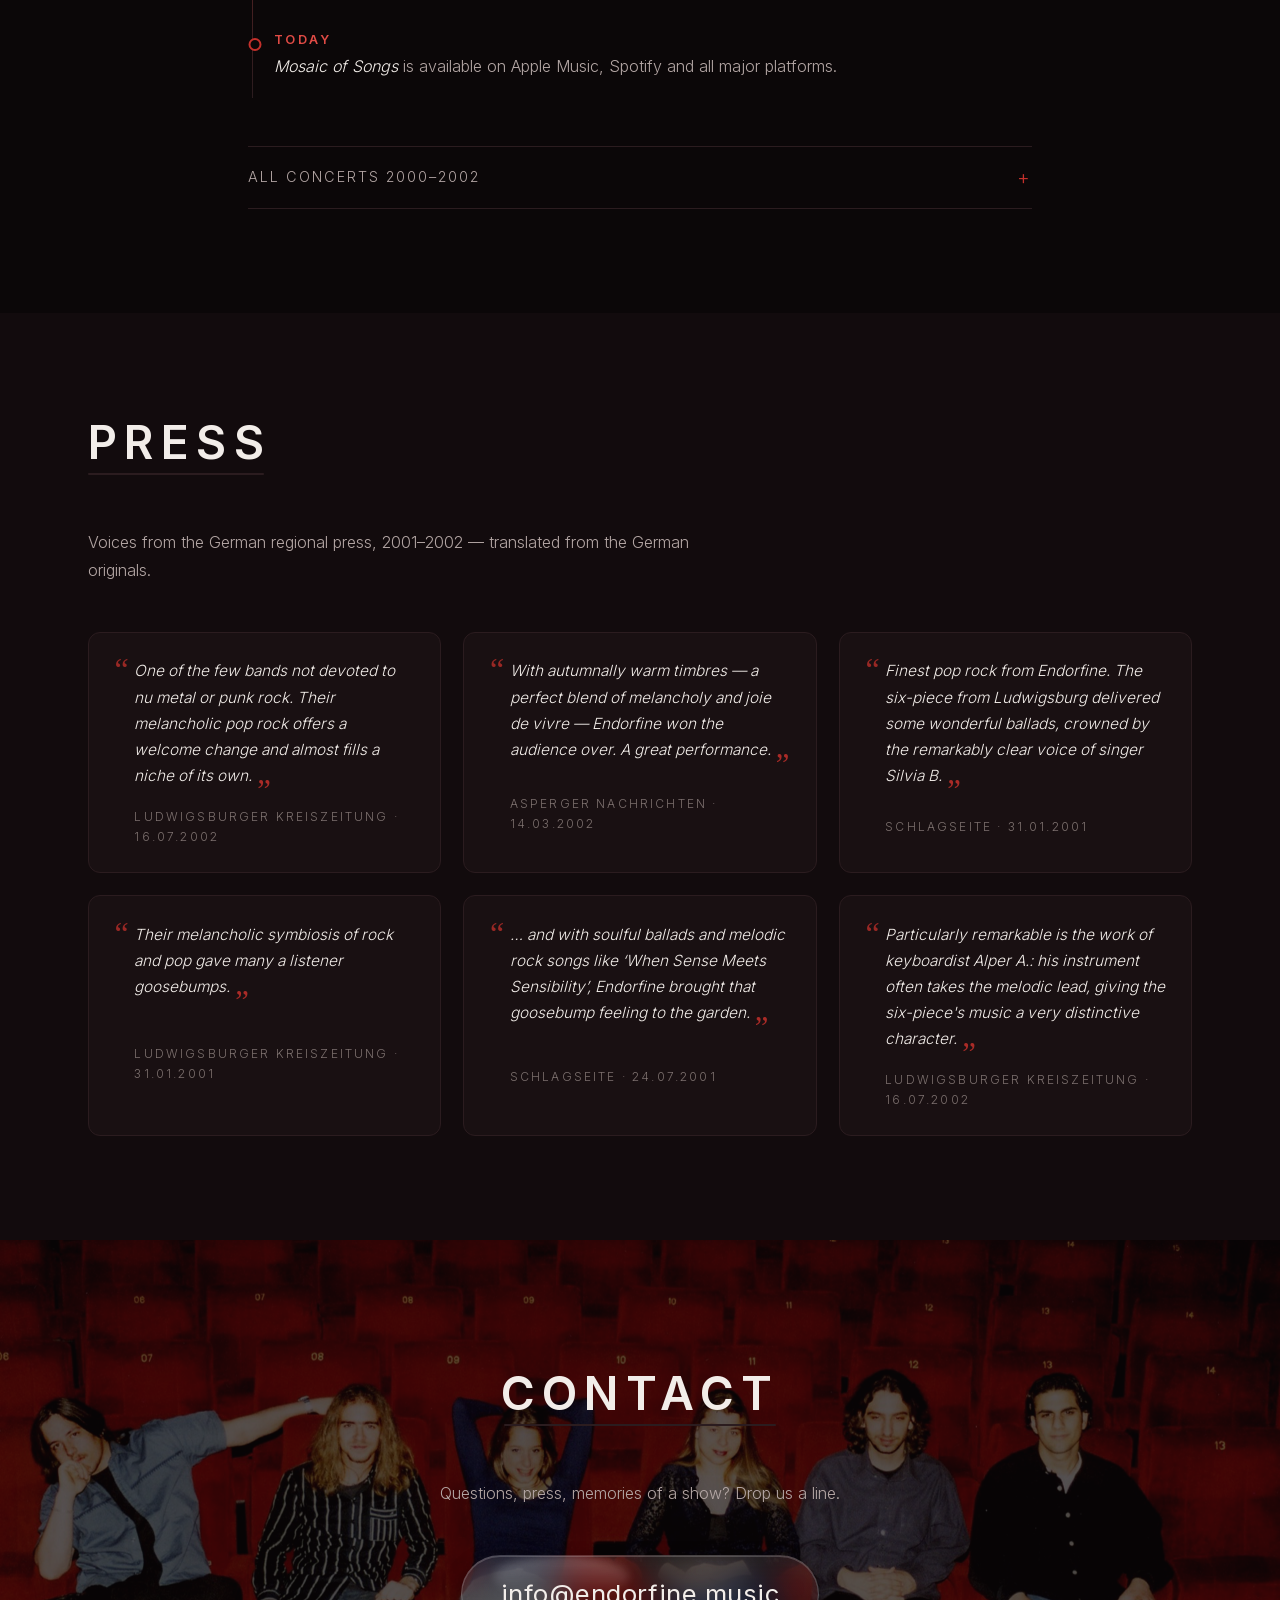
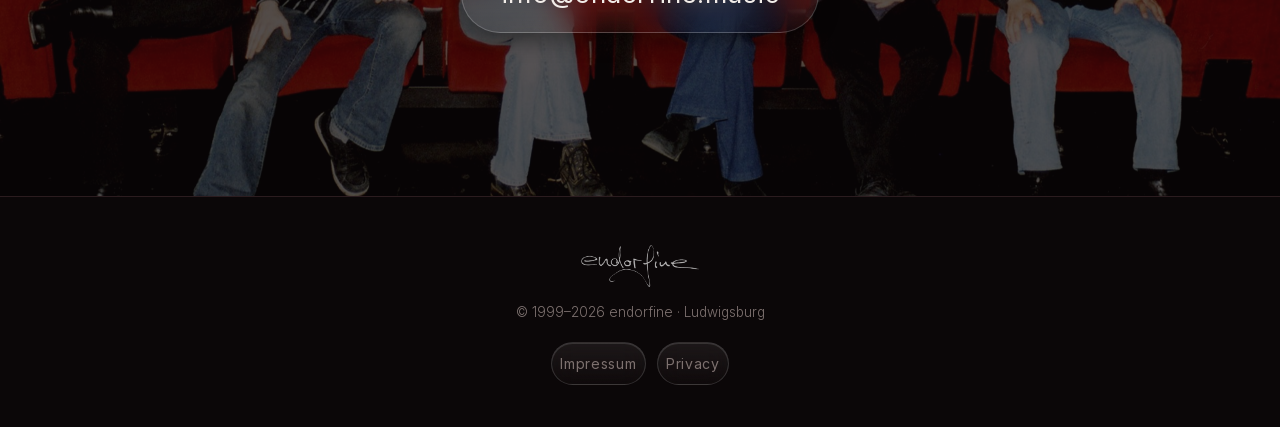
==== commit 265bc625: "Fix menu clipping on scrolled iPhone; extend glass pill look to footer links, email, scroll arrow Bu" ====
--- a/index.html
+++ b/index.html
@@ -3,17 +3,17 @@
 <head>
   <meta charset="UTF-8">
   <meta name="viewport" content="width=device-width, initial-scale=1.0">
-  <title>endorfine — Mosaic of Songs · Official Website</title>
+  <title>endorfine — Poprock aus Ludwigsburg · Official Website</title>
   <meta name="description" content="endorfine — Poprock-Band aus Ludwigsburg, gegründet 1999. Die EP „Mosaic of Songs" jetzt auf Spotify, Apple Music und allen Streaming-Plattformen.">
   <link rel="canonical" href="https://endorfine.music/">
   <meta property="og:type" content="website">
-  <meta property="og:title" content="endorfine — Mosaic of Songs">
+  <meta property="og:title" content="endorfine — Poprock aus Ludwigsburg">
   <meta property="og:description" content="Melancholischer Poprock aus Ludwigsburg. Jetzt auf allen Streaming-Plattformen.">
   <meta property="og:url" content="https://endorfine.music/">
   <meta property="og:image" content="https://endorfine.music/assets/img/cover.jpg">
   <meta name="theme-color" content="#0b0708">
   <link rel="icon" href="data:image/svg+xml,%3Csvg xmlns='http://www.w3.org/2000/svg' viewBox='0 0 64 64'%3E%3Crect width='64' height='64' rx='14' fill='%230b0708'/%3E%3Ccircle cx='32' cy='32' r='21' fill='none' stroke='%23c4302b' stroke-width='3'/%3E%3Ctext x='32' y='43' font-family='Georgia,serif' font-style='italic' font-size='34' fill='%23f2ede9' text-anchor='middle'%3Ee%3C/text%3E%3C/svg%3E">
-  <link rel="stylesheet" href="css/style.css?v=25">
+  <link rel="stylesheet" href="css/style.css?v=27">
   <script type="application/ld+json">
   {
     "@context": "https://schema.org",
@@ -333,7 +333,7 @@
       <span data-l="de">Fragen, Presse, Erinnerungen an ein Konzert? Schreib uns.</span>
       <span data-l="en">Questions, press, memories of a show? Drop us a line.</span>
     </p>
-    <a class="contact-mail reveal" href="mailto:info@endorfine.music">info@endorfine.music</a>
+    <a class="btn btn-ghost contact-mail reveal" href="mailto:info@endorfine.music">info@endorfine.music</a>
   </div>
 </section>
 
@@ -343,8 +343,8 @@
   <a class="footer-logo" href="#top"><img src="assets/img/logo.png" alt="endorfine"></a>
   <p>© 1999–<span id="year">2026</span> endorfine · Ludwigsburg</p>
   <nav>
-    <a href="impressum.html">Impressum</a>
-    <a href="datenschutz.html"><span data-l="de">Datenschutz</span><span data-l="en">Privacy</span></a>
+    <a class="platform" href="impressum.html">Impressum</a>
+    <a class="platform" href="datenschutz.html"><span data-l="de">Datenschutz</span><span data-l="en">Privacy</span></a>
   </nav>
 </footer>
 
@@ -352,6 +352,6 @@
   <svg viewBox="0 0 24 24" aria-hidden="true"><path d="M4 9l8 8 8-8" fill="none" stroke="currentColor" stroke-width="2.5" stroke-linecap="round" stroke-linejoin="round"/></svg>
 </button>
 
-<script src="js/main.js?v=25"></script>
+<script src="js/main.js?v=27"></script>
 </body>
 </html>
--- a/css/style.css
+++ b/css/style.css
@@ -297,18 +297,39 @@
   left: 50%;
   z-index: 60;
   display: none;
-  border: none;
-  background: none;
-  padding: 0.6rem;
+  align-items: center;
+  justify-content: center;
+  width: 52px;
+  height: 52px;
+  border-radius: 50%;
+  overflow: hidden;
   margin: 0;
   cursor: pointer;
   color: var(--text);
-  opacity: 0.85;
-  filter: drop-shadow(0 2px 8px rgba(0, 0, 0, 0.8));
+  opacity: 0.9;
+  background: linear-gradient(180deg, rgba(255, 255, 255, 0.09), rgba(255, 255, 255, 0.02));
+  backdrop-filter: blur(14px) saturate(140%);
+  -webkit-backdrop-filter: blur(14px) saturate(140%);
+  border: 1px solid rgba(255, 255, 255, 0.18);
+  box-shadow: 0 1px 0 rgba(255, 255, 255, 0.18) inset, 0 8px 20px rgba(0, 0, 0, 0.4);
   animation: heroBob 2.2s ease-in-out infinite;
-  transition: opacity 0.4s;
-}
-.scroll-indicator svg { width: 34px; height: 34px; display: block; }
+  transition: opacity 0.4s, border-color 0.25s;
+}
+.scroll-indicator::after {
+  content: "";
+  position: absolute;
+  top: 0;
+  left: 9%;
+  width: 38%;
+  height: 55%;
+  background: linear-gradient(180deg, rgba(255, 255, 255, 0.5), transparent);
+  border-radius: 50%;
+  filter: blur(4px);
+  opacity: 0.5;
+  pointer-events: none;
+}
+.scroll-indicator:hover { border-color: rgba(224, 75, 69, 0.5); }
+.scroll-indicator svg { width: 24px; height: 24px; display: block; position: relative; }
 .scroll-indicator.at-bottom { opacity: 0; pointer-events: none; }
 @keyframes heroBob {
   0%, 100% { transform: translate(-50%, 0); }
@@ -467,6 +488,9 @@
   gap: 0.6rem;
 }
 .platform {
+  display: inline-flex;
+  align-items: center;
+  justify-content: center;
   font-family: var(--sans);
   text-decoration: none;
   font-size: 0.88rem;
@@ -751,19 +775,16 @@
 .section-contact .wrap { position: relative; }
 .section-contact .sec-title::after { margin-left: auto; margin-right: auto; }
 .section-contact .sec-sub { margin-left: auto; margin-right: auto; }
+/* E-Mail als großer Glas-Pill statt unterstrichenem Text — nutzt die
+   .btn/.btn-ghost-Optik, nur größer und ohne Großschreibung */
 .contact-mail {
-  display: inline-block;
-  font-size: clamp(1.4rem, 4.6vw, 2.4rem);
-  font-weight: 300;
+  text-transform: none;
+  font-size: clamp(1.1rem, 3.4vw, 1.6rem);
+  font-weight: 400;
   letter-spacing: 0.02em;
-  text-decoration: none;
-  color: var(--text);
-  border-bottom: 2px solid var(--red);
-  padding-bottom: 0.2rem;
+  padding: 1rem 2.4rem;
   margin-bottom: 2.2rem;
-  transition: color 0.3s, border-color 0.3s;
-}
-.contact-mail:hover { color: var(--red-bright); border-color: var(--red-bright); }
+}
 
 /* ---------- Footer ---------- */
 .footer {
@@ -784,9 +805,10 @@
   opacity: 0.7;
 }
 .footer nav {
-  margin-top: 0.8rem;
+  margin-top: 1.1rem;
   display: flex;
-  gap: 1.6rem;
+  gap: 0.7rem;
+  flex-wrap: wrap;
   justify-content: center;
 }
 .footer a {
